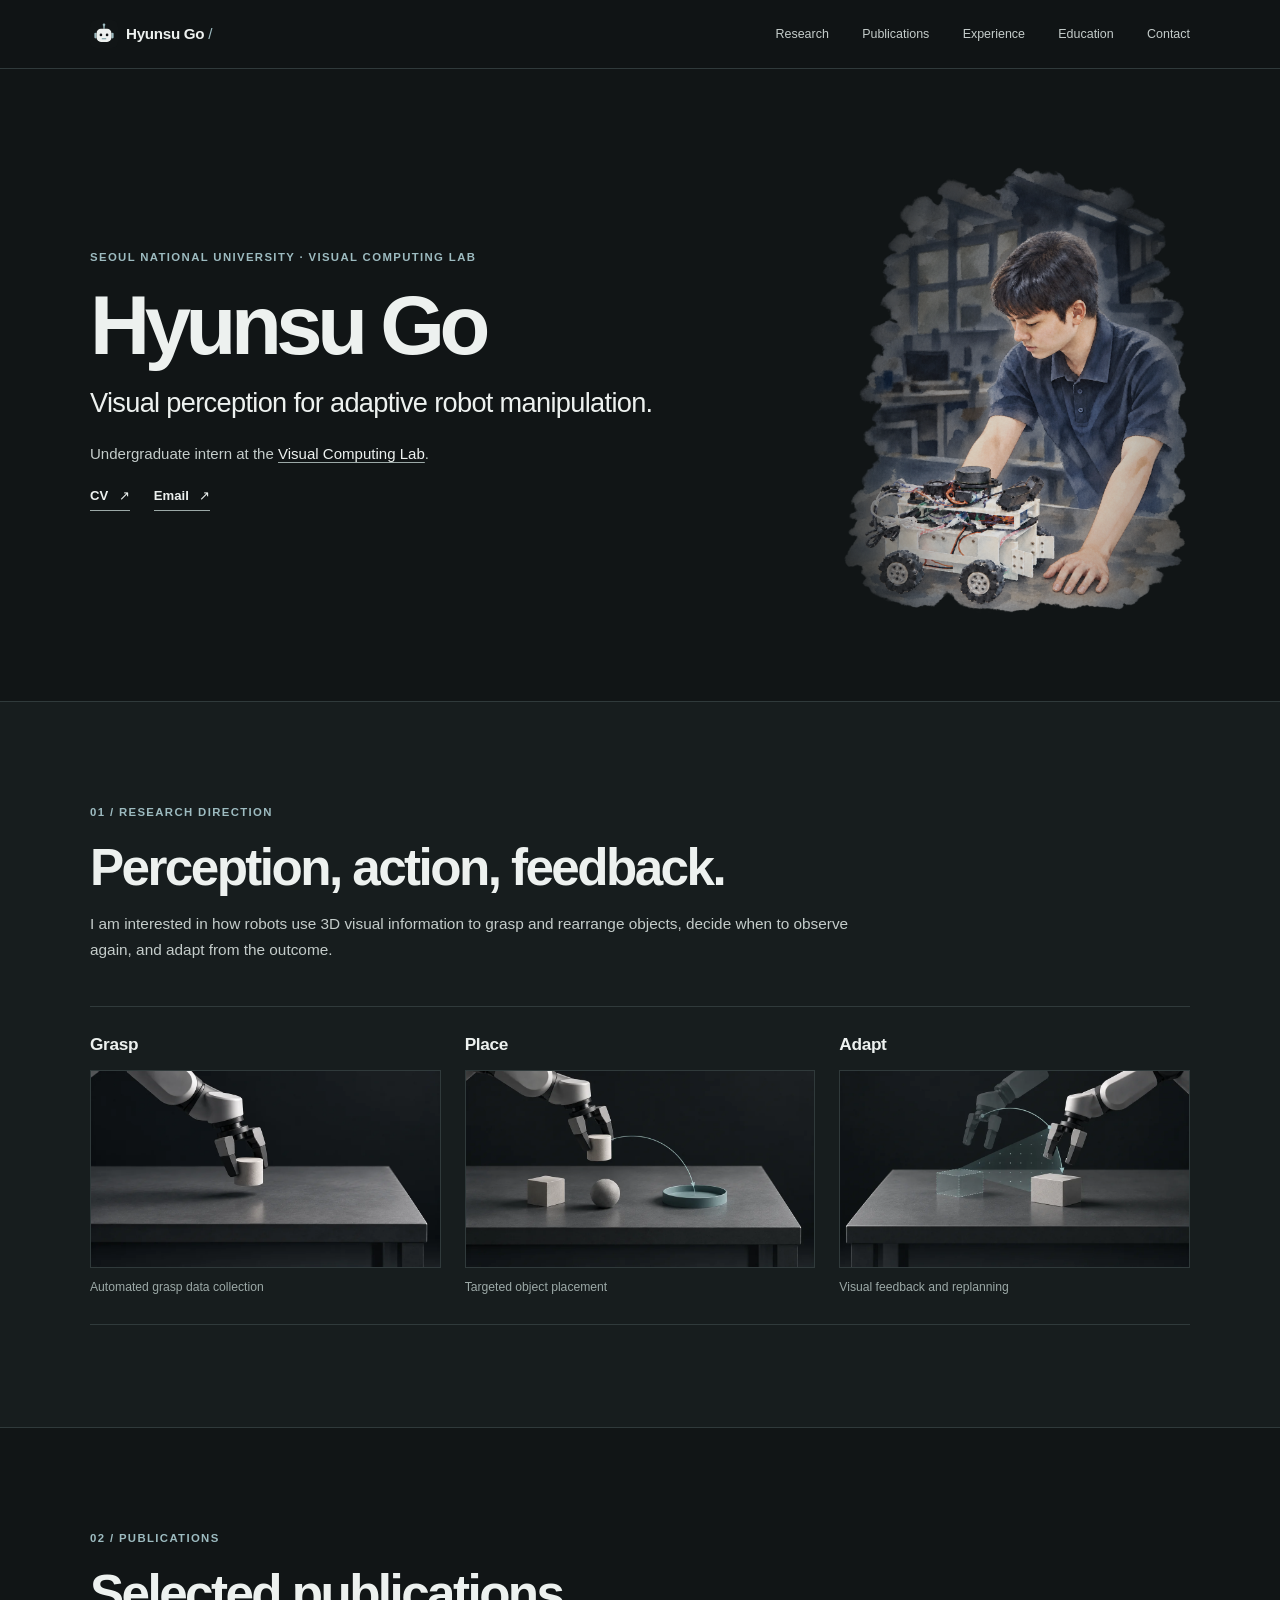
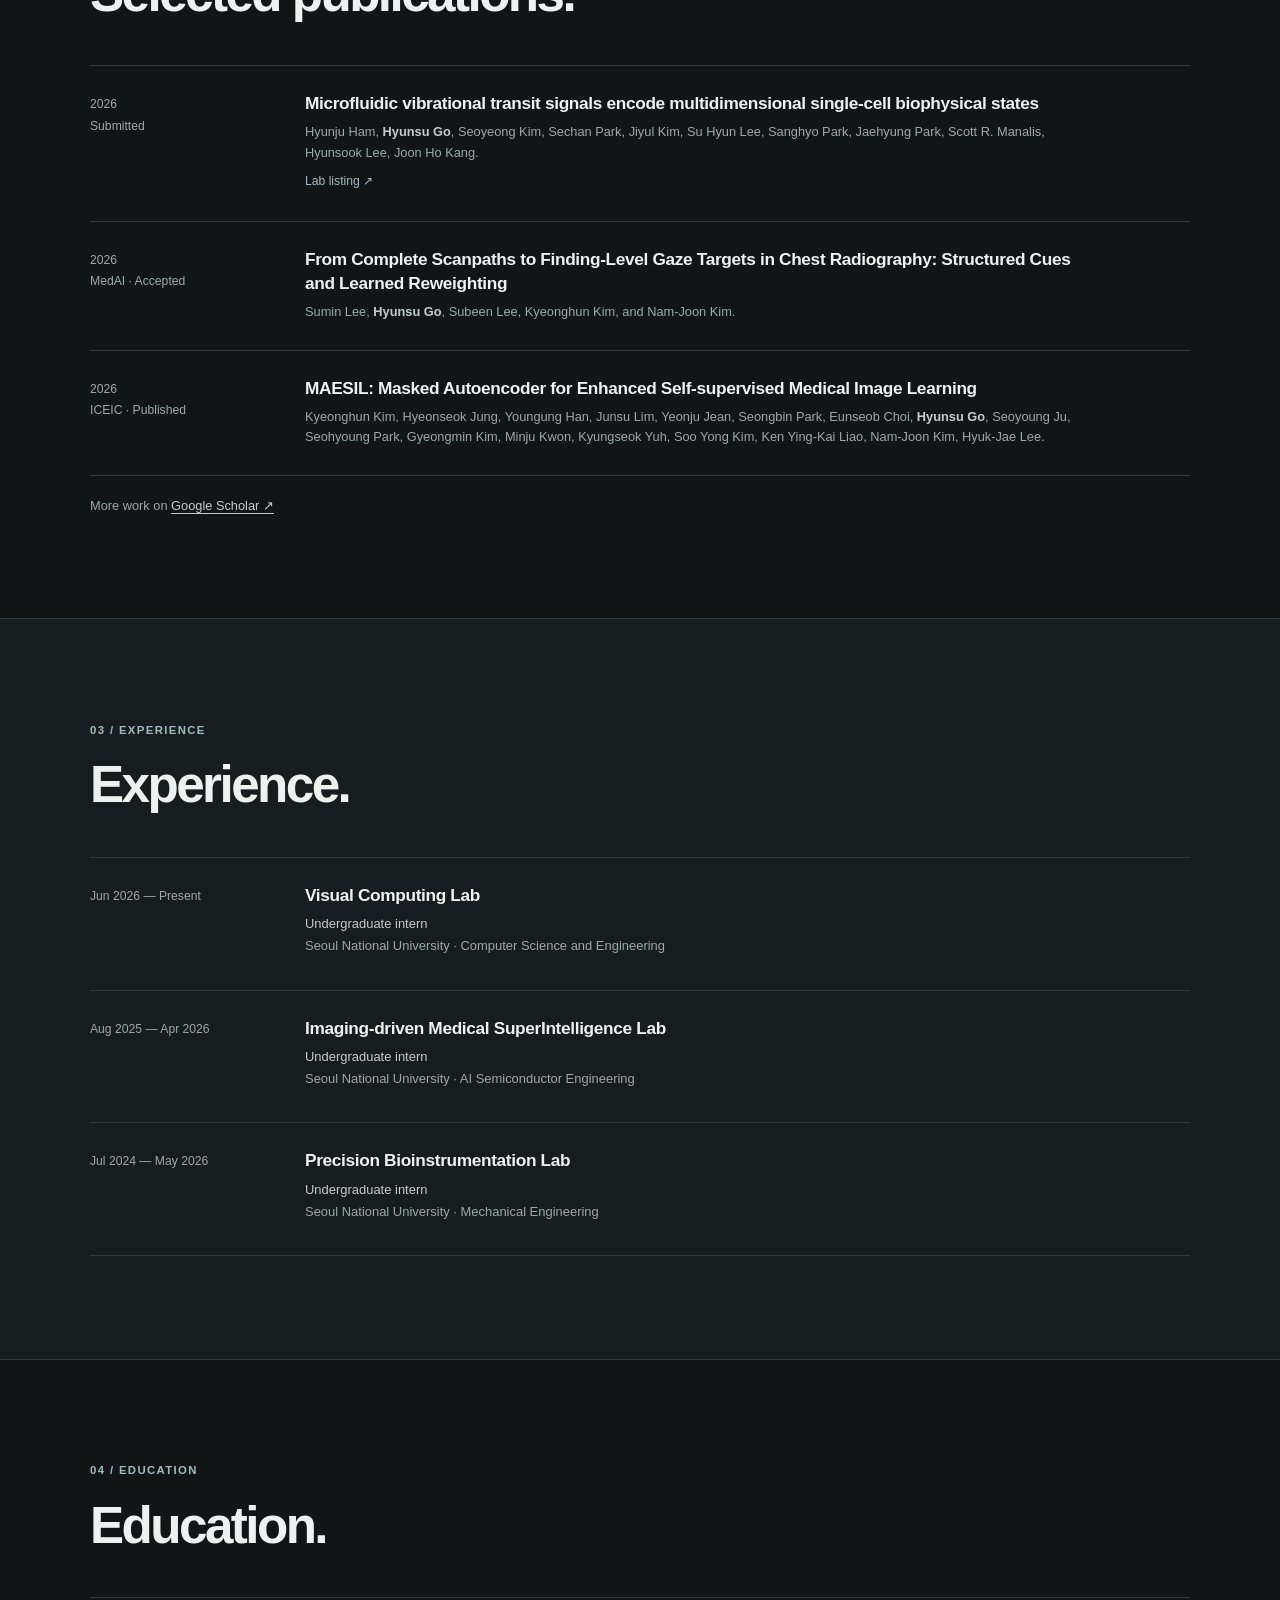
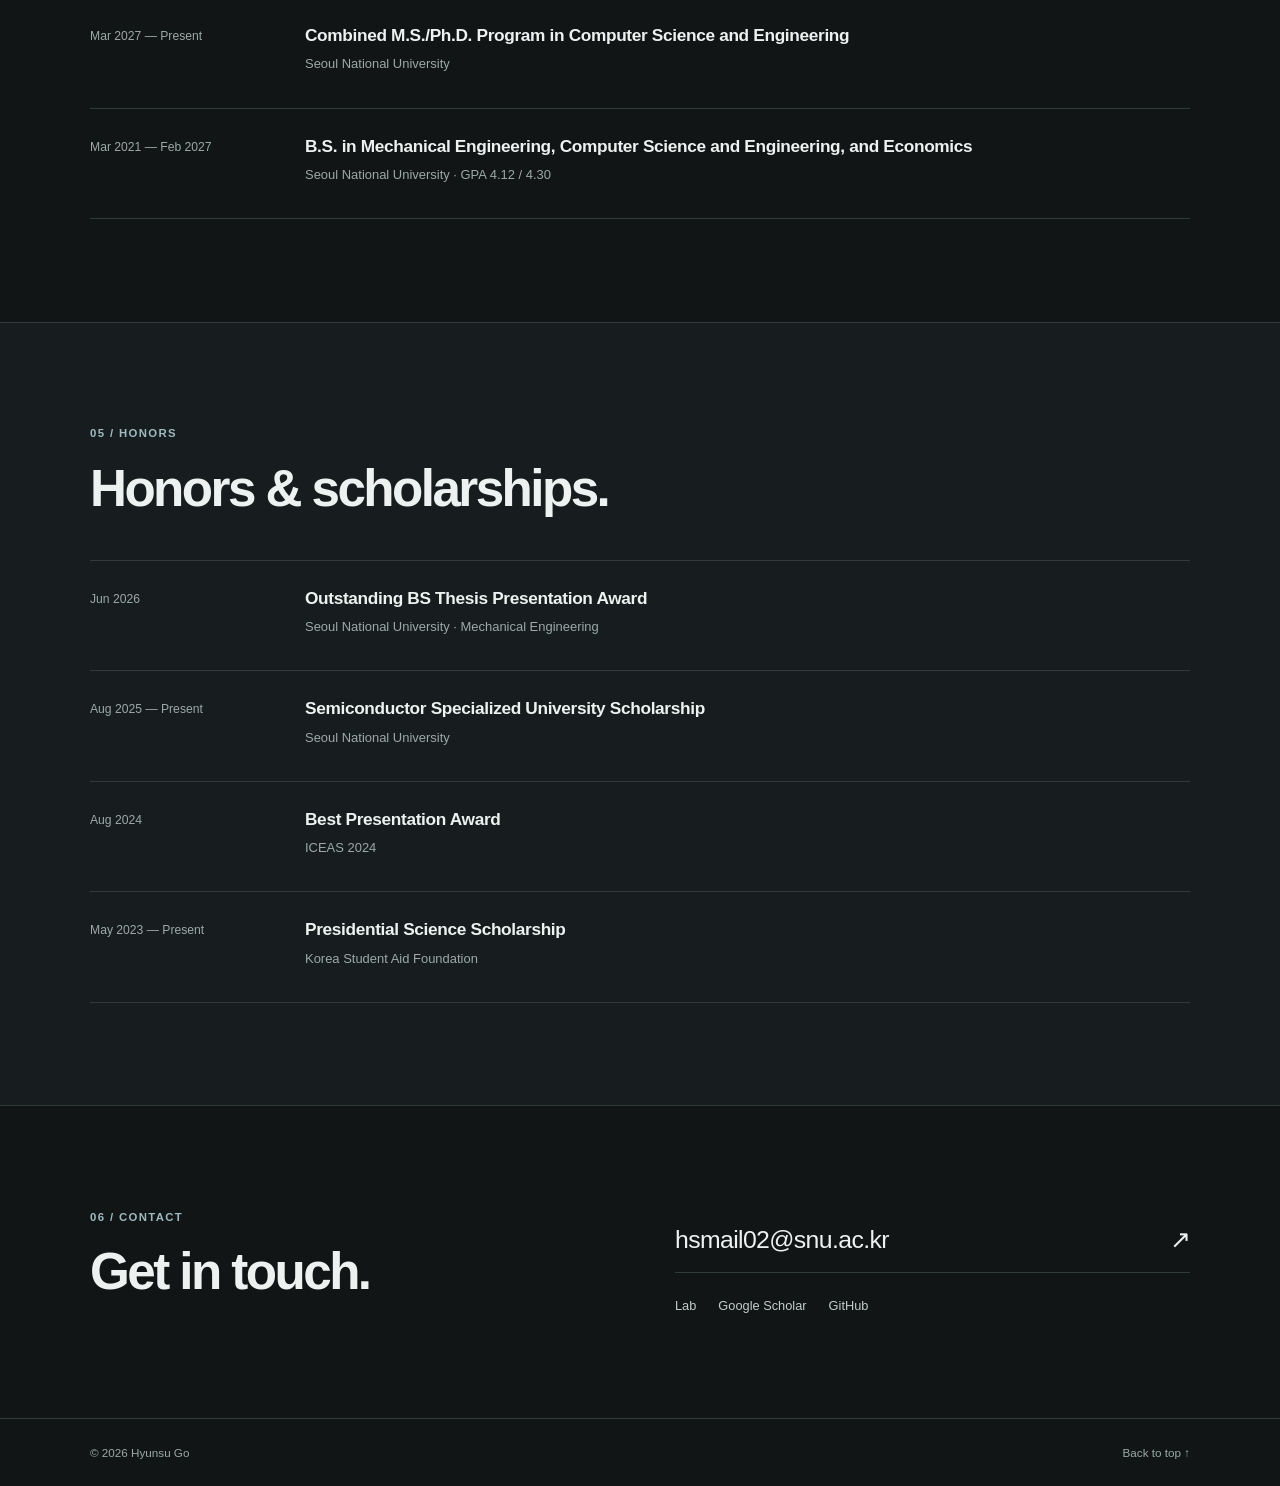
==== index.html @ 6010b27b "Update" ====
<!doctype html>
<html lang="en">
  <head>
    <meta charset="utf-8" />
    <meta name="viewport" content="width=device-width, initial-scale=1" />
    <meta name="theme-color" content="#111516" />
    <meta name="description" content="Hyunsu Go is an undergraduate intern at Seoul National University's Visual Computing Lab, interested in 3D visual understanding and adaptive robot manipulation." />
    <meta property="og:type" content="website" />
    <meta property="og:title" content="Hyunsu Go — Visual Computing & Robotics" />
    <meta property="og:description" content="Visual perception for adaptive robot manipulation." />
    <meta property="og:url" content="https://gohyunsu.github.io/" />
    <meta property="og:image" content="https://gohyunsu.github.io/assets/img/research-place.webp" />
    <title>Hyunsu Go — Visual Computing & Robotics</title>
    <link rel="icon" type="image/svg+xml" href="assets/img/favicon.svg?v=20261020-1" />
    <link rel="stylesheet" href="assets/css/site.css?v=20261020-15" />
    <script src="assets/js/site.js?v=20261020-2" defer></script>
  </head>
  <body>
    <a class="skip-link" href="#main">Skip to content</a>
    <header class="site-header">
      <div class="shell header-inner">
        <a class="wordmark" href="#top" aria-label="Hyunsu Go, back to top"><img class="wordmark-icon" src="assets/img/favicon.svg" alt="" width="28" height="28" /><span>Hyunsu Go<span class="wordmark-mark" aria-hidden="true"> /</span></span></a>
        <nav class="site-nav" aria-label="Main navigation">
          <a href="#research">Research</a>
          <a href="#publications">Publications</a>
          <a href="#experience">Experience</a>
          <a href="#education">Education</a>
          <a href="#contact">Contact</a>
        </nav>
      </div>
    </header>

    <main id="main">
      <section class="hero shell" id="top" aria-labelledby="hero-title">
        <div class="hero-copy">
          <p class="eyebrow">Seoul National University · Visual Computing Lab</p>
          <h1 id="hero-title">Hyunsu Go</h1>
          <p class="hero-lead">Visual perception for adaptive robot manipulation.</p>
          <p class="hero-description">Undergraduate intern at the <a href="https://jhugestar.github.io/lab-intro.html">Visual Computing Lab</a>.</p>
          <div class="hero-links">
            <a href="assets/cv/Hyunsu_Go_CV.pdf?v=20261020-4" aria-label="Curriculum vitae, PDF">CV <span aria-hidden="true">↗</span></a>
            <a href="mailto:hsmail02@snu.ac.kr">Email <span aria-hidden="true">↗</span></a>
          </div>
        </div>
        <figure class="hero-portrait">
          <img src="assets/img/hyunsu-go-profile.png?v=20261020-9" alt="Watercolor illustration of Hyunsu Go working with a mobile robot" width="1086" height="1448" fetchpriority="high" decoding="async" />
        </figure>
      </section>

      <section class="section research-section" id="research" aria-labelledby="research-title">
        <div class="shell">
          <div class="section-intro">
            <p class="section-label">01 / Research direction</p>
            <h2 id="research-title">Perception, action, feedback.</h2>
            <p>I am interested in how robots use 3D visual information to grasp and rearrange objects, decide when to observe again, and adapt from the outcome.</p>
          </div>
          <div class="research-steps">
            <article class="research-step">
              <h3>Grasp</h3>
              <figure>
                <a class="research-video-link" href="https://arxiv.org/abs/2606.23689" aria-label="Read the AutoDex paper">
                  <img src="assets/img/research-grasp.webp" alt="" width="1120" height="630" loading="lazy" decoding="async" />
                  <video muted loop playsinline preload="none" aria-hidden="true">
                    <source src="assets/img/autodex-grasp.mp4" type="video/mp4" />
                  </video>
                </a>
                <figcaption>Automated grasp data collection</figcaption>
              </figure>
            </article>
            <article class="research-step">
              <h3>Place</h3>
              <figure>
                <img src="assets/img/research-place.webp" alt="Illustration of a robot moving a cylindrical object to a marked target area" width="1120" height="630" loading="lazy" decoding="async" />
                <figcaption>Targeted object placement</figcaption>
              </figure>
            </article>
            <article class="research-step">
              <h3>Adapt</h3>
              <figure>
                <img src="assets/img/research-adapt.webp" alt="Illustration of a robot observing an object's new position and revising its grasp path" width="1120" height="630" loading="lazy" decoding="async" />
                <figcaption>Visual feedback and replanning</figcaption>
              </figure>
            </article>
          </div>
        </div>
      </section>

      <section class="section publications-section" id="publications" aria-labelledby="publications-title">
        <div class="shell">
          <div class="section-intro">
            <p class="section-label">02 / Publications</p>
            <h2 id="publications-title">Selected publications.</h2>
          </div>
          <div class="publication-list">
            <article class="publication">
              <p class="publication-meta">2026 <span>Submitted</span></p>
              <div>
                <h3>Microfluidic vibrational transit signals encode multidimensional single-cell biophysical states</h3>
                <p class="publication-authors">Hyunju Ham, <strong>Hyunsu Go</strong>, Seoyeong Kim, Sechan Park, Jiyul Kim, Su Hyun Lee, Sanghyo Park, Jaehyung Park, Scott R. Manalis, Hyunsook Lee, Joon Ho Kang.</p>
                <a class="publication-link" href="https://kanglab.snu.ac.kr/publications">Lab listing ↗</a>
              </div>
            </article>
            <article class="publication">
              <p class="publication-meta">2026 <span>MedAI · Accepted</span></p>
              <div>
                <h3>From Complete Scanpaths to Finding-Level Gaze Targets in Chest Radiography: Structured Cues and Learned Reweighting</h3>
                <p class="publication-authors">Sumin Lee, <strong>Hyunsu Go</strong>, Subeen Lee, Kyeonghun Kim, and Nam-Joon Kim.</p>
              </div>
            </article>
            <article class="publication">
              <p class="publication-meta">2026 <span>ICEIC · Published</span></p>
              <div>
                <h3><a href="https://doi.org/10.1109/ICEIC69189.2026.11386292">MAESIL: Masked Autoencoder for Enhanced Self-supervised Medical Image Learning</a></h3>
                <p class="publication-authors">Kyeonghun Kim, Hyeonseok Jung, Youngung Han, Junsu Lim, Yeonju Jean, Seongbin Park, Eunseob Choi, <strong>Hyunsu Go</strong>, Seoyoung Ju, Seohyoung Park, Gyeongmin Kim, Minju Kwon, Kyungseok Yuh, Soo Yong Kim, Ken Ying-Kai Liao, Nam-Joon Kim, Hyuk-Jae Lee.</p>
              </div>
            </article>
          </div>
          <p class="publication-more">More work on <a href="https://scholar.google.com/citations?user=Gjaw-5oAAAAJ">Google Scholar ↗</a></p>
        </div>
      </section>

      <section class="section experience-section" id="experience" aria-labelledby="experience-title">
        <div class="shell">
          <div class="section-intro">
            <p class="section-label">03 / Experience</p>
            <h2 id="experience-title">Experience.</h2>
          </div>
          <div class="experience-list">
            <article class="experience-item">
              <p class="experience-date">Jun 2026 — Present</p>
              <div>
                <h3><a href="https://jhugestar.github.io/lab-intro.html">Visual Computing Lab</a></h3>
                <p class="experience-role">Undergraduate intern</p>
                <p class="experience-affiliation">Seoul National University · Computer Science and Engineering</p>
              </div>
            </article>
            <article class="experience-item">
              <p class="experience-date">Aug 2025 — Apr 2026</p>
              <div>
                <h3><a href="https://imsilab.github.io/imsi/">Imaging-driven Medical SuperIntelligence Lab</a></h3>
                <p class="experience-role">Undergraduate intern</p>
                <p class="experience-affiliation">Seoul National University · AI Semiconductor Engineering</p>
              </div>
            </article>
            <article class="experience-item">
              <p class="experience-date">Jul 2024 — May 2026</p>
              <div>
                <h3><a href="https://kanglab.snu.ac.kr/">Precision Bioinstrumentation Lab</a></h3>
                <p class="experience-role">Undergraduate intern</p>
                <p class="experience-affiliation">Seoul National University · Mechanical Engineering</p>
              </div>
            </article>
          </div>
        </div>
      </section>

      <section class="section education-section" id="education" aria-labelledby="education-title">
        <div class="shell">
          <div class="section-intro">
            <p class="section-label">04 / Education</p>
            <h2 id="education-title">Education.</h2>
          </div>
          <div class="education-list">
            <article class="education-item">
              <p class="education-date">Mar 2027 — Present</p>
              <div><h3>Combined M.S./Ph.D. Program in Computer Science and Engineering</h3><p class="education-detail">Seoul National University</p></div>
            </article>
            <article class="education-item">
              <p class="education-date">Mar 2021 — Feb 2027</p>
              <div><h3>B.S. in Mechanical Engineering, Computer Science and Engineering, and Economics</h3><p class="education-detail">Seoul National University · GPA 4.12 / 4.30</p></div>
            </article>
          </div>
        </div>
      </section>

      <section class="section honors-section" id="honors" aria-labelledby="honors-title">
        <div class="shell">
          <div class="section-intro">
            <p class="section-label">05 / Honors</p>
            <h2 id="honors-title">Honors &amp; scholarships.</h2>
          </div>
          <div class="honors-list">
            <article class="honor-item">
              <p class="honor-date">Jun 2026</p>
              <div><h3>Outstanding BS Thesis Presentation Award</h3><p class="honor-source">Seoul National University · Mechanical Engineering</p></div>
            </article>
            <article class="honor-item">
              <p class="honor-date">Aug 2025 — Present</p>
              <div><h3>Semiconductor Specialized University Scholarship</h3><p class="honor-source">Seoul National University</p></div>
            </article>
            <article class="honor-item">
              <p class="honor-date">Aug 2024</p>
              <div><h3>Best Presentation Award</h3><p class="honor-source"><abbr title="International Conference on Energy, Aquatech and Sustainability">ICEAS</abbr> 2024</p></div>
            </article>
            <article class="honor-item">
              <p class="honor-date">May 2023 — Present</p>
              <div><h3>Presidential Science Scholarship</h3><p class="honor-source">Korea Student Aid Foundation</p></div>
            </article>
          </div>
        </div>
      </section>

      <section class="section contact-section" id="contact" aria-labelledby="contact-title">
        <div class="shell contact-grid">
          <div><p class="section-label">06 / Contact</p><h2 id="contact-title">Get in touch.</h2></div>
          <div class="contact-details"><a class="contact-email" href="mailto:hsmail02@snu.ac.kr">hsmail02@snu.ac.kr <span aria-hidden="true">↗</span></a><div class="contact-links"><a href="https://jhugestar.github.io/lab-intro.html">Lab</a><a href="https://scholar.google.com/citations?user=Gjaw-5oAAAAJ">Google Scholar</a><a href="https://github.com/gohyunsu">GitHub</a></div></div>
        </div>
      </section>
    </main>
    <footer class="site-footer"><div class="shell footer-inner"><span>© 2026 Hyunsu Go</span><a href="#top">Back to top ↑</a></div></footer>
  </body>
</html>
---- assets/css/site.css ----
:root {
  --page: #111516;
  --surface: #171d1e;
  --ink: #edf1ef;
  --ink-soft: #c4ccca;
  --muted: #9ca9a7;
  --line: #303a3b;
  --accent: #9dbbc0;
  --content: 1100px;
  color-scheme: dark;
  font-synthesis: none;
}

*, *::before, *::after { box-sizing: border-box; }
html { scroll-behavior: smooth; }
body {
  margin: 0;
  background: var(--page);
  color: var(--ink);
  font: 400 16px/1.65 -apple-system, BlinkMacSystemFont, "Segoe UI", Arial, sans-serif;
  -webkit-font-smoothing: antialiased;
}
img { display: block; max-width: 100%; }
a { color: inherit; }
h1, h2, h3, p, figure { margin-top: 0; }
::selection { background: var(--accent); color: var(--page); }
:focus-visible { outline: 2px solid var(--accent); outline-offset: 4px; }
section[id] { scroll-margin-top: 88px; }
.shell { width: min(calc(100% - 64px), var(--content)); margin-inline: auto; }
.skip-link { position: fixed; z-index: 50; top: -60px; left: 20px; padding: 9px 14px; background: var(--ink); color: var(--page); }
.skip-link:focus { top: 12px; }

.site-header {
  position: sticky;
  z-index: 20;
  top: 0;
  border-bottom: 1px solid var(--line);
  background: rgba(17, 21, 22, .96);
  backdrop-filter: blur(12px);
}
.header-inner { display: flex; align-items: center; justify-content: space-between; gap: 30px; min-height: 68px; }
.wordmark { display: inline-flex; align-items: center; gap: 8px; flex: none; font-size: .95rem; font-weight: 650; letter-spacing: -.02em; text-decoration: none; }
.wordmark-icon { width: 28px; height: 28px; flex: none; }
.wordmark-mark { color: var(--accent); font-weight: 400; }
.site-nav { display: flex; align-items: center; gap: clamp(18px, 2.6vw, 34px); }
.site-nav a { color: var(--ink-soft); font-size: .78rem; text-decoration: none; transition: color .2s ease; }
.site-nav a:hover, .site-nav a:focus-visible { color: var(--ink); }

.hero { display: grid; grid-template-columns: minmax(0, 1.3fr) minmax(250px, .7fr); align-items: center; gap: clamp(48px, 8vw, 110px); min-height: 590px; padding-block: 78px 88px; }
.hero-copy { max-width: 660px; }
.hero-portrait { width: 100%; margin: 0; }
.hero-portrait img {
  width: 100%;
  height: auto;
  aspect-ratio: 3 / 4;
  object-fit: contain;
  opacity: .88;
  filter: saturate(.78);
  -webkit-mask-image: radial-gradient(ellipse 64% 76% at 53% 58%, #000 35%, rgba(0, 0, 0, .82) 58%, transparent 100%);
  mask-image: radial-gradient(ellipse 64% 76% at 53% 58%, #000 35%, rgba(0, 0, 0, .82) 58%, transparent 100%);
}
.eyebrow, .section-label { color: var(--accent); font-size: .71rem; font-weight: 650; letter-spacing: .12em; line-height: 1.55; text-transform: uppercase; }
.eyebrow { margin-bottom: 18px; }
.hero h1 { margin: 0 0 15px; font-size: clamp(3.75rem, 6.5vw, 5.55rem); font-weight: 650; letter-spacing: -.065em; line-height: 1.02; }
.hero-lead { max-width: 580px; margin-bottom: 20px; font-size: clamp(1.32rem, 2.2vw, 1.7rem); font-weight: 400; letter-spacing: -.025em; line-height: 1.38; }
.hero-description { max-width: 620px; margin-bottom: 18px; color: var(--ink-soft); font-size: .94rem; line-height: 1.72; }
.hero-description a { color: var(--ink); text-decoration-color: var(--muted); text-underline-offset: 3px; }
.hero-description a:hover { text-decoration-color: var(--accent); }
.hero-links { display: flex; flex-wrap: wrap; gap: 24px; }
.hero-links a { border-bottom: 1px solid var(--muted); padding-bottom: 3px; font-size: .82rem; font-weight: 600; text-decoration: none; }
.hero-links a:hover { border-color: var(--accent); color: var(--accent); }
.hero-links span { padding-left: 7px; font-weight: 400; }

.section { padding-block: clamp(76px, 8vw, 108px); border-top: 1px solid var(--line); }
.section-intro { max-width: 780px; margin-bottom: 43px; }
.section-label { margin-bottom: 17px; }
.section-intro h2, .contact-grid h2 { margin-bottom: 15px; font-size: clamp(2.25rem, 4vw, 3.35rem); font-weight: 620; letter-spacing: -.05em; line-height: 1.12; }
.section-intro > p:last-child { max-width: 680px; margin-bottom: 0; color: var(--ink-soft); font-size: .96rem; line-height: 1.7; }
.research-section, .experience-section, .honors-section { background: var(--surface); }
.research-section .section-intro > p:last-child { max-width: 760px; }
.research-steps { display: grid; grid-template-columns: repeat(3, minmax(0, 1fr)); gap: 24px; border-block: 1px solid var(--line); padding-block: 25px 27px; }
.research-step h3 { margin: 0 0 14px; font-size: 1.08rem; font-weight: 620; letter-spacing: -.02em; line-height: 1.4; }
.research-step figure { margin: 0; }
.research-step figure > img, .research-video-link { width: 100%; aspect-ratio: 16 / 9; border: 1px solid var(--line); }
.research-step figure > img { height: auto; object-fit: cover; }
.research-video-link { position: relative; display: block; overflow: hidden; transition: border-color .2s ease; }
.research-video-link:hover, .research-video-link:focus-visible { border-color: var(--accent); }
.research-video-link img, .research-video-link video { position: absolute; inset: 0; display: block; width: 100%; height: 100%; object-fit: cover; pointer-events: none; }
.research-video-link video { opacity: 0; }
.research-video-link.is-playing video { opacity: 1; }
.research-step figcaption { margin-top: 9px; color: var(--muted); font-size: .76rem; }

.experience-list, .education-list, .publication-list, .honors-list { border-top: 1px solid var(--line); }
.experience-item, .education-item, .publication, .honor-item { display: grid; grid-template-columns: 180px minmax(0, 1fr); gap: 35px; border-bottom: 1px solid var(--line); padding: 25px 0 27px; }
.experience-date, .education-date, .publication-meta, .honor-date { margin: 4px 0 0; color: var(--muted); font-size: .76rem; line-height: 1.5; }
.experience-item h3, .education-item h3, .publication h3, .honor-item h3 { margin: 0 0 6px; font-size: 1.08rem; font-weight: 620; letter-spacing: -.02em; line-height: 1.4; }
.experience-item h3 a, .publication h3 a { text-decoration: none; }
.experience-item h3 a:hover, .publication h3 a:hover { color: var(--accent); }
.experience-role, .experience-affiliation, .education-detail, .honor-source { margin-bottom: 6px; color: var(--muted); font-size: .81rem; }
.experience-role { margin-bottom: 1px; color: var(--ink-soft); }
.honor-source abbr { text-decoration: none; }

.publication-meta span { display: block; margin-top: 3px; }
.publication h3 { max-width: 790px; }
.publication-authors { max-width: 790px; margin: 7px 0 0; color: var(--muted); font-size: .8rem; line-height: 1.6; }
.publication-authors strong { color: var(--ink-soft); font-weight: 650; }
.publication-link { display: inline-block; margin-top: 8px; color: var(--accent); font-size: .76rem; text-decoration: none; }
.publication-link:hover { text-decoration: underline; text-underline-offset: 3px; }
.publication-more { margin: 19px 0 0; color: var(--muted); font-size: .8rem; }
.publication-more a { color: var(--ink-soft); text-underline-offset: 3px; }

.contact-grid { display: grid; grid-template-columns: 1fr 1fr; align-items: end; gap: 70px; }
.contact-grid .section-label { margin-bottom: 17px; }
.contact-grid h2 { margin-bottom: 15px; }
.contact-email { display: flex; justify-content: space-between; gap: 15px; border-bottom: 1px solid var(--line); padding-bottom: 11px; font-size: clamp(1.15rem, 2vw, 1.55rem); font-weight: 500; letter-spacing: -.025em; text-decoration: none; overflow-wrap: anywhere; }
.contact-email:hover { border-color: var(--accent); color: var(--accent); }
.contact-email span { flex: none; font-weight: 400; }
.contact-links { display: flex; flex-wrap: wrap; gap: 12px 22px; margin-top: 22px; }
.contact-links a { color: var(--ink-soft); font-size: .8rem; text-decoration: none; }
.contact-links a:hover { color: var(--ink); text-decoration: underline; text-underline-offset: 3px; }
.site-footer { border-top: 1px solid var(--line); color: var(--muted); }
.footer-inner { display: flex; justify-content: space-between; gap: 20px; padding-block: 24px; font-size: .73rem; }
.footer-inner a { text-decoration: none; }
.footer-inner a:hover { color: var(--ink); }

@media (max-width: 850px) {
  .hero { grid-template-columns: minmax(0, 1fr) minmax(210px, .55fr); gap: 36px; min-height: 0; }
  .hero h1 { font-size: clamp(3.5rem, 7vw, 4.6rem); }
  .contact-grid { gap: 38px; }
}
@media (max-width: 700px) {
  .shell { width: min(calc(100% - 38px), var(--content)); }
  .header-inner { display: block; min-height: 0; padding-block: 14px 13px; }
  .wordmark { display: flex; width: fit-content; margin-bottom: 11px; }
  .site-nav { justify-content: space-between; gap: 12px; }
  .site-nav a { font-size: .73rem; }
  .hero { display: block; padding-block: 60px 74px; }
  .hero-portrait { max-width: 360px; margin-top: 42px; }
  .hero h1 { font-size: clamp(3.2rem, 10vw, 4.5rem); }
  .hero-lead { font-size: 1.42rem; }
  .section { padding-block: 68px; }
  .section-intro { margin-bottom: 32px; }
  .research-steps { display: block; border-bottom: 0; padding-block: 0; }
  .research-step { border-bottom: 1px solid var(--line); padding-block: 21px 23px; }
  .research-step h3 { margin-bottom: 12px; }
  .experience-item, .education-item, .publication, .honor-item { grid-template-columns: 1fr; gap: 8px; padding-block: 21px 23px; }
  .experience-date, .education-date, .publication-meta, .honor-date { margin: 0; }
  .publication-meta span { display: inline; margin: 0 0 0 6px; }
  .contact-grid { grid-template-columns: 1fr; gap: 30px; }
}
@media (max-width: 390px) {
  .site-nav { gap: 4px; }
  .site-nav a { font-size: .71rem; }
  .hero h1 { font-size: 3.1rem; }
  .contact-email { font-size: 1.12rem; }
}
@media (prefers-reduced-motion: reduce) {
  html { scroll-behavior: auto; }
  .site-nav a, .research-video-link { transition: none; }
}
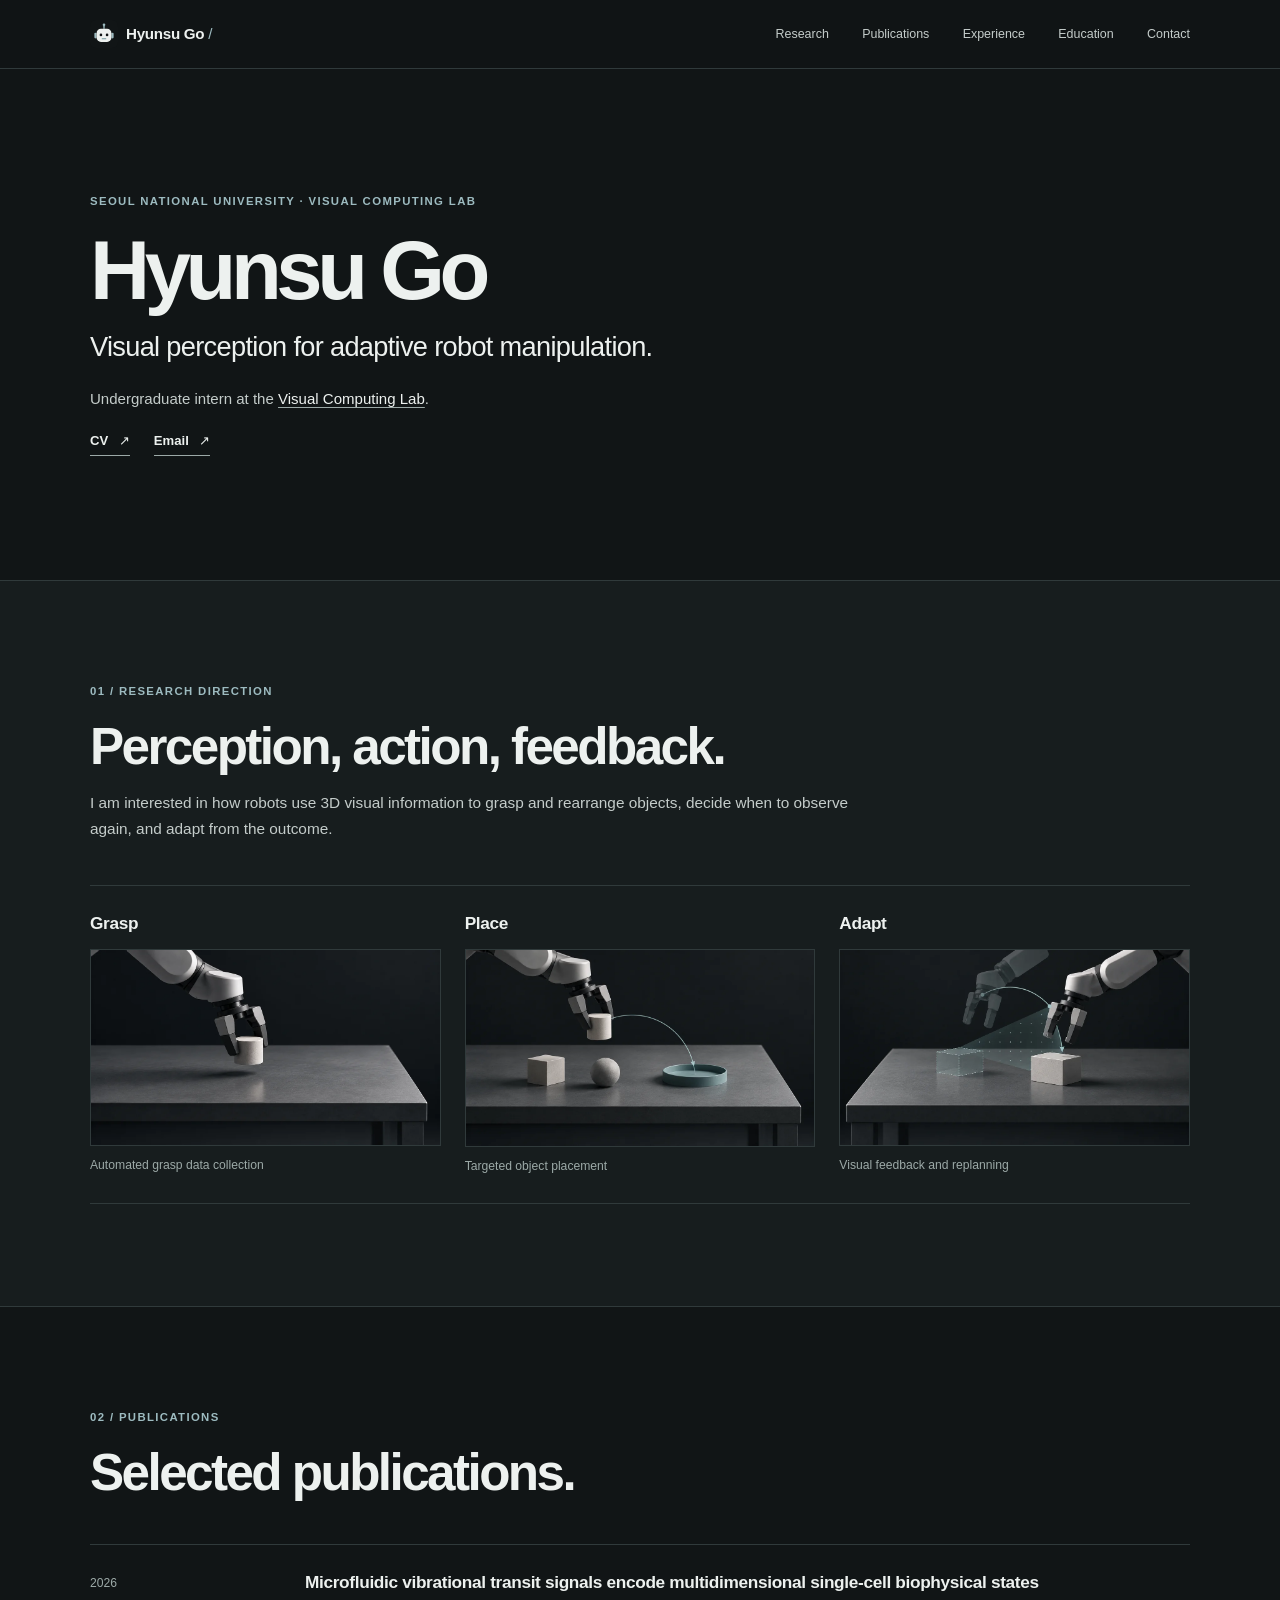
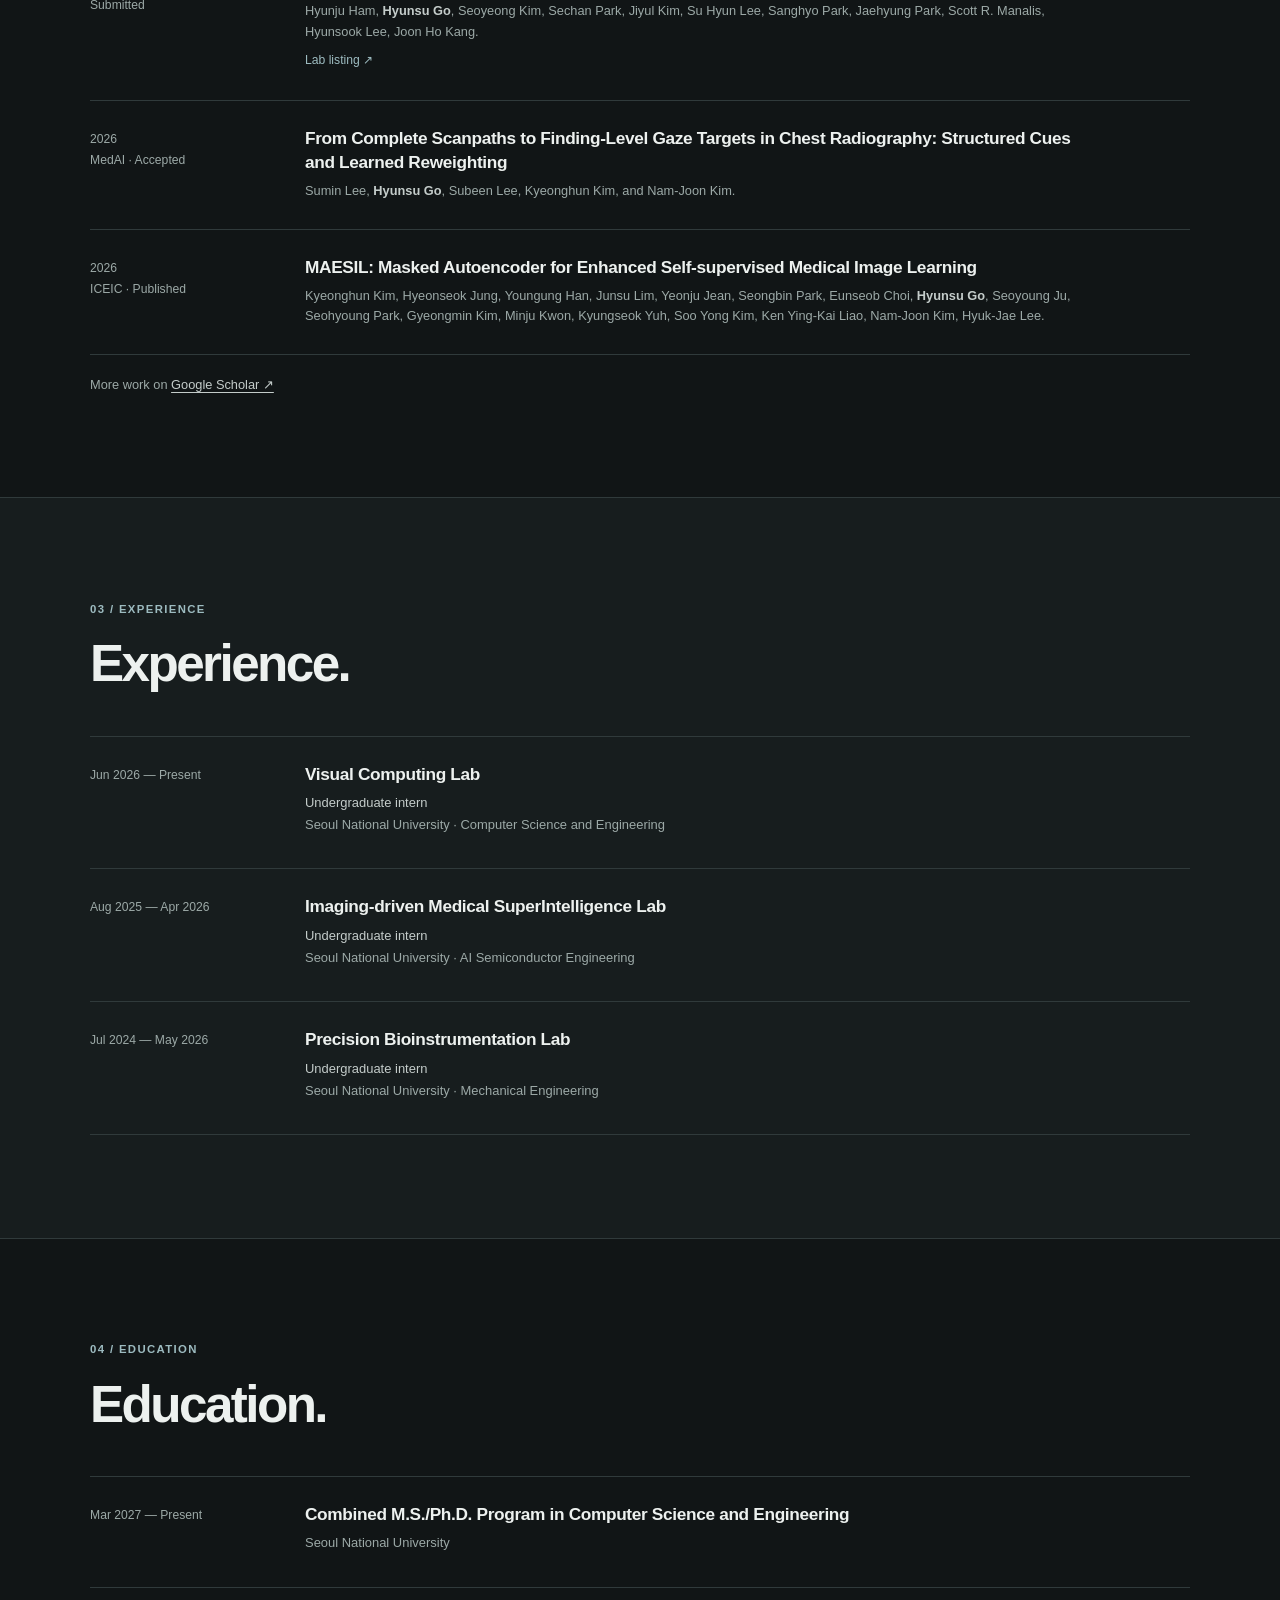
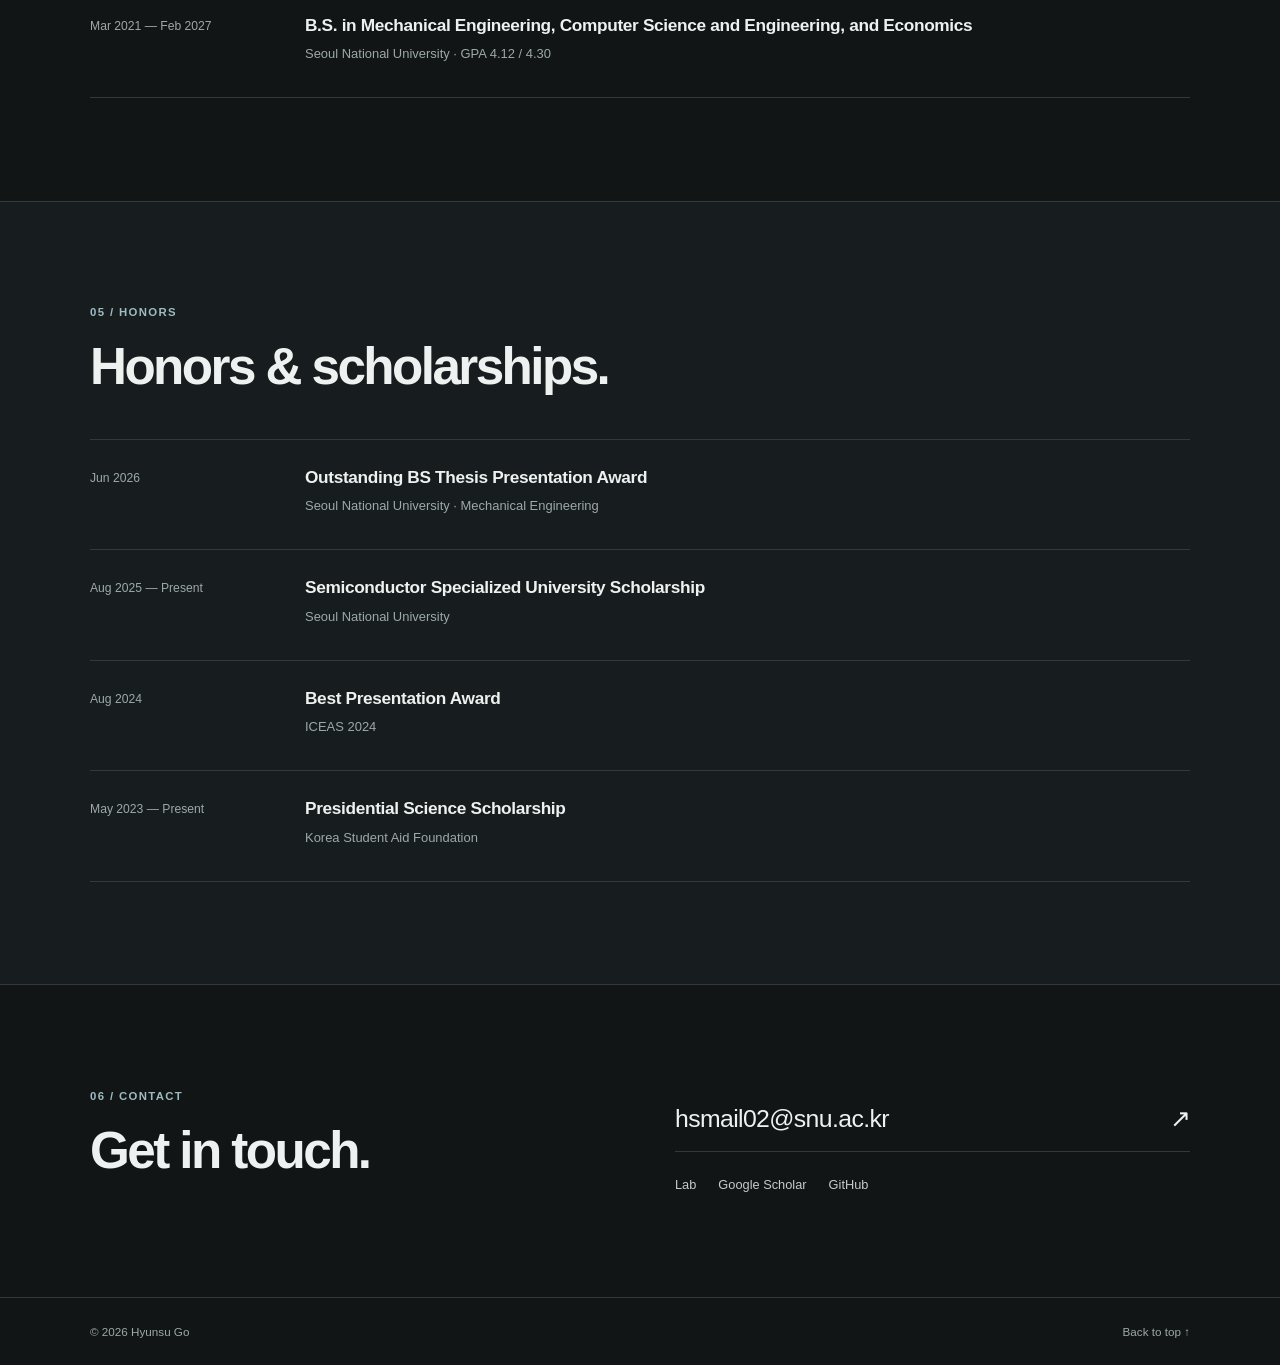
==== commit e9541a04: "Update" ====
--- a/index.html
+++ b/index.html
@@ -12,7 +12,7 @@
     <meta property="og:image" content="https://gohyunsu.github.io/assets/img/research-place.webp" />
     <title>Hyunsu Go — Visual Computing & Robotics</title>
     <link rel="icon" type="image/svg+xml" href="assets/img/favicon.svg?v=20261020-1" />
-    <link rel="stylesheet" href="assets/css/site.css?v=20261020-15" />
+    <link rel="stylesheet" href="assets/css/site.css?v=20261020-16" />
     <script src="assets/js/site.js?v=20261020-2" defer></script>
   </head>
   <body>
@@ -42,9 +42,6 @@
             <a href="mailto:hsmail02@snu.ac.kr">Email <span aria-hidden="true">↗</span></a>
           </div>
         </div>
-        <figure class="hero-portrait">
-          <img src="assets/img/hyunsu-go-profile.png?v=20261020-9" alt="Watercolor illustration of Hyunsu Go working with a mobile robot" width="1086" height="1448" fetchpriority="high" decoding="async" />
-        </figure>
       </section>
 
       <section class="section research-section" id="research" aria-labelledby="research-title">
--- a/assets/css/site.css
+++ b/assets/css/site.css
@@ -46,19 +46,8 @@
 .site-nav a { color: var(--ink-soft); font-size: .78rem; text-decoration: none; transition: color .2s ease; }
 .site-nav a:hover, .site-nav a:focus-visible { color: var(--ink); }
 
-.hero { display: grid; grid-template-columns: minmax(0, 1.3fr) minmax(250px, .7fr); align-items: center; gap: clamp(48px, 8vw, 110px); min-height: 590px; padding-block: 78px 88px; }
+.hero { padding-block: clamp(88px, 10vw, 124px); }
 .hero-copy { max-width: 660px; }
-.hero-portrait { width: 100%; margin: 0; }
-.hero-portrait img {
-  width: 100%;
-  height: auto;
-  aspect-ratio: 3 / 4;
-  object-fit: contain;
-  opacity: .88;
-  filter: saturate(.78);
-  -webkit-mask-image: radial-gradient(ellipse 64% 76% at 53% 58%, #000 35%, rgba(0, 0, 0, .82) 58%, transparent 100%);
-  mask-image: radial-gradient(ellipse 64% 76% at 53% 58%, #000 35%, rgba(0, 0, 0, .82) 58%, transparent 100%);
-}
 .eyebrow, .section-label { color: var(--accent); font-size: .71rem; font-weight: 650; letter-spacing: .12em; line-height: 1.55; text-transform: uppercase; }
 .eyebrow { margin-bottom: 18px; }
 .hero h1 { margin: 0 0 15px; font-size: clamp(3.75rem, 6.5vw, 5.55rem); font-weight: 650; letter-spacing: -.065em; line-height: 1.02; }
@@ -124,7 +113,6 @@
 .footer-inner a:hover { color: var(--ink); }
 
 @media (max-width: 850px) {
-  .hero { grid-template-columns: minmax(0, 1fr) minmax(210px, .55fr); gap: 36px; min-height: 0; }
   .hero h1 { font-size: clamp(3.5rem, 7vw, 4.6rem); }
   .contact-grid { gap: 38px; }
 }
@@ -134,8 +122,7 @@
   .wordmark { display: flex; width: fit-content; margin-bottom: 11px; }
   .site-nav { justify-content: space-between; gap: 12px; }
   .site-nav a { font-size: .73rem; }
-  .hero { display: block; padding-block: 60px 74px; }
-  .hero-portrait { max-width: 360px; margin-top: 42px; }
+  .hero { padding-block: 60px 74px; }
   .hero h1 { font-size: clamp(3.2rem, 10vw, 4.5rem); }
   .hero-lead { font-size: 1.42rem; }
   .section { padding-block: 68px; }
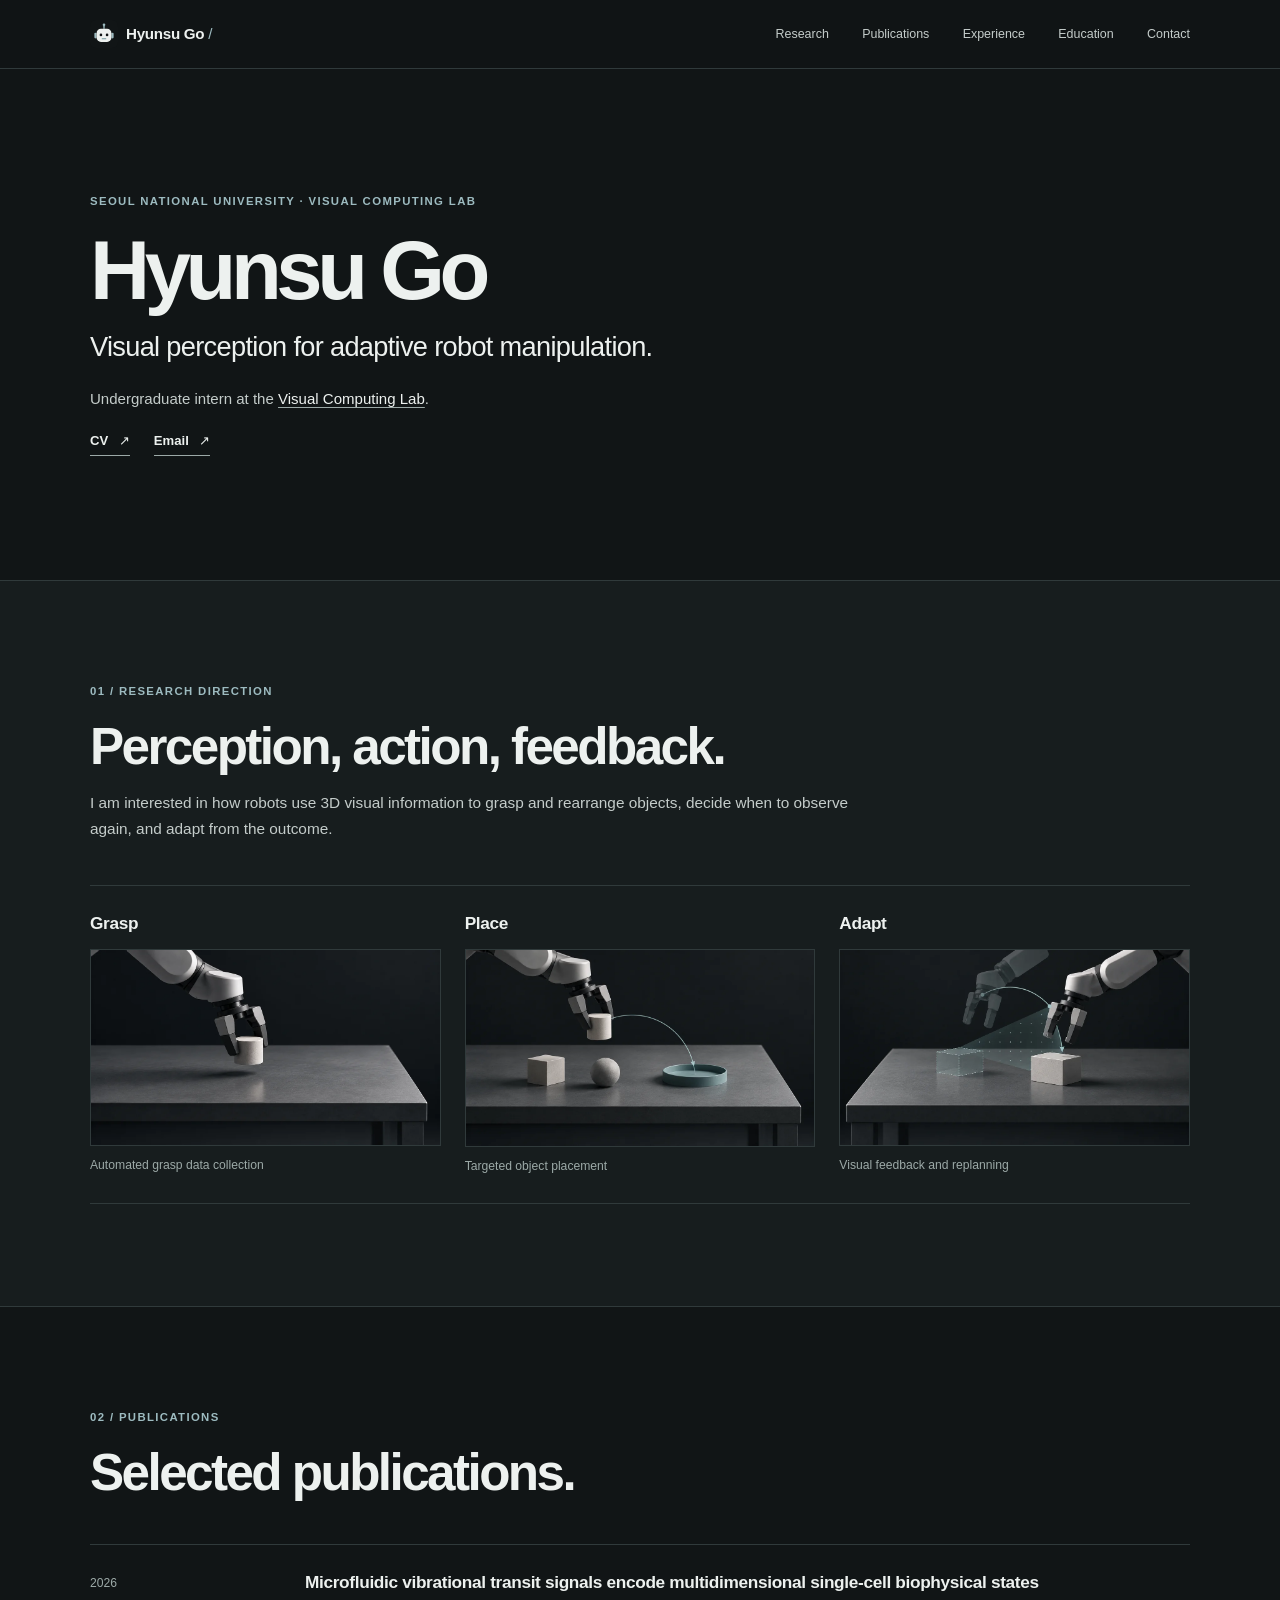
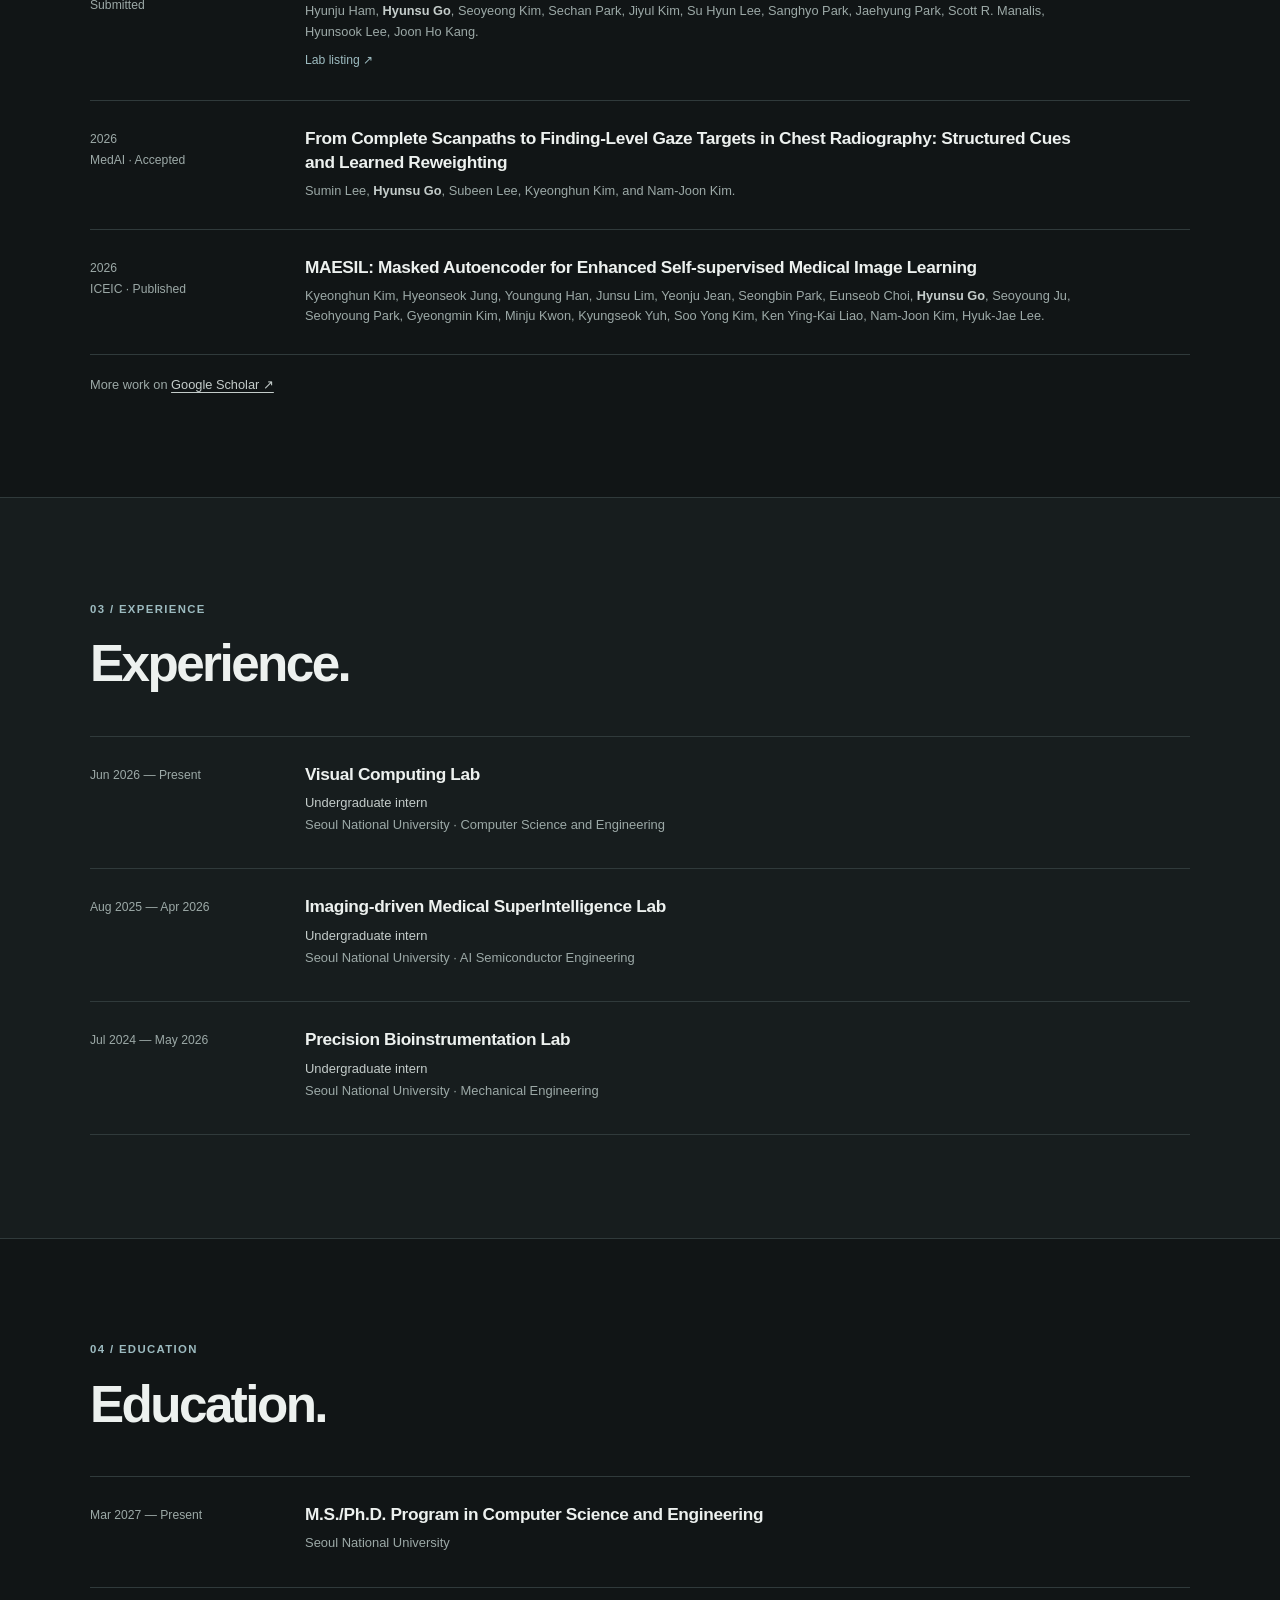
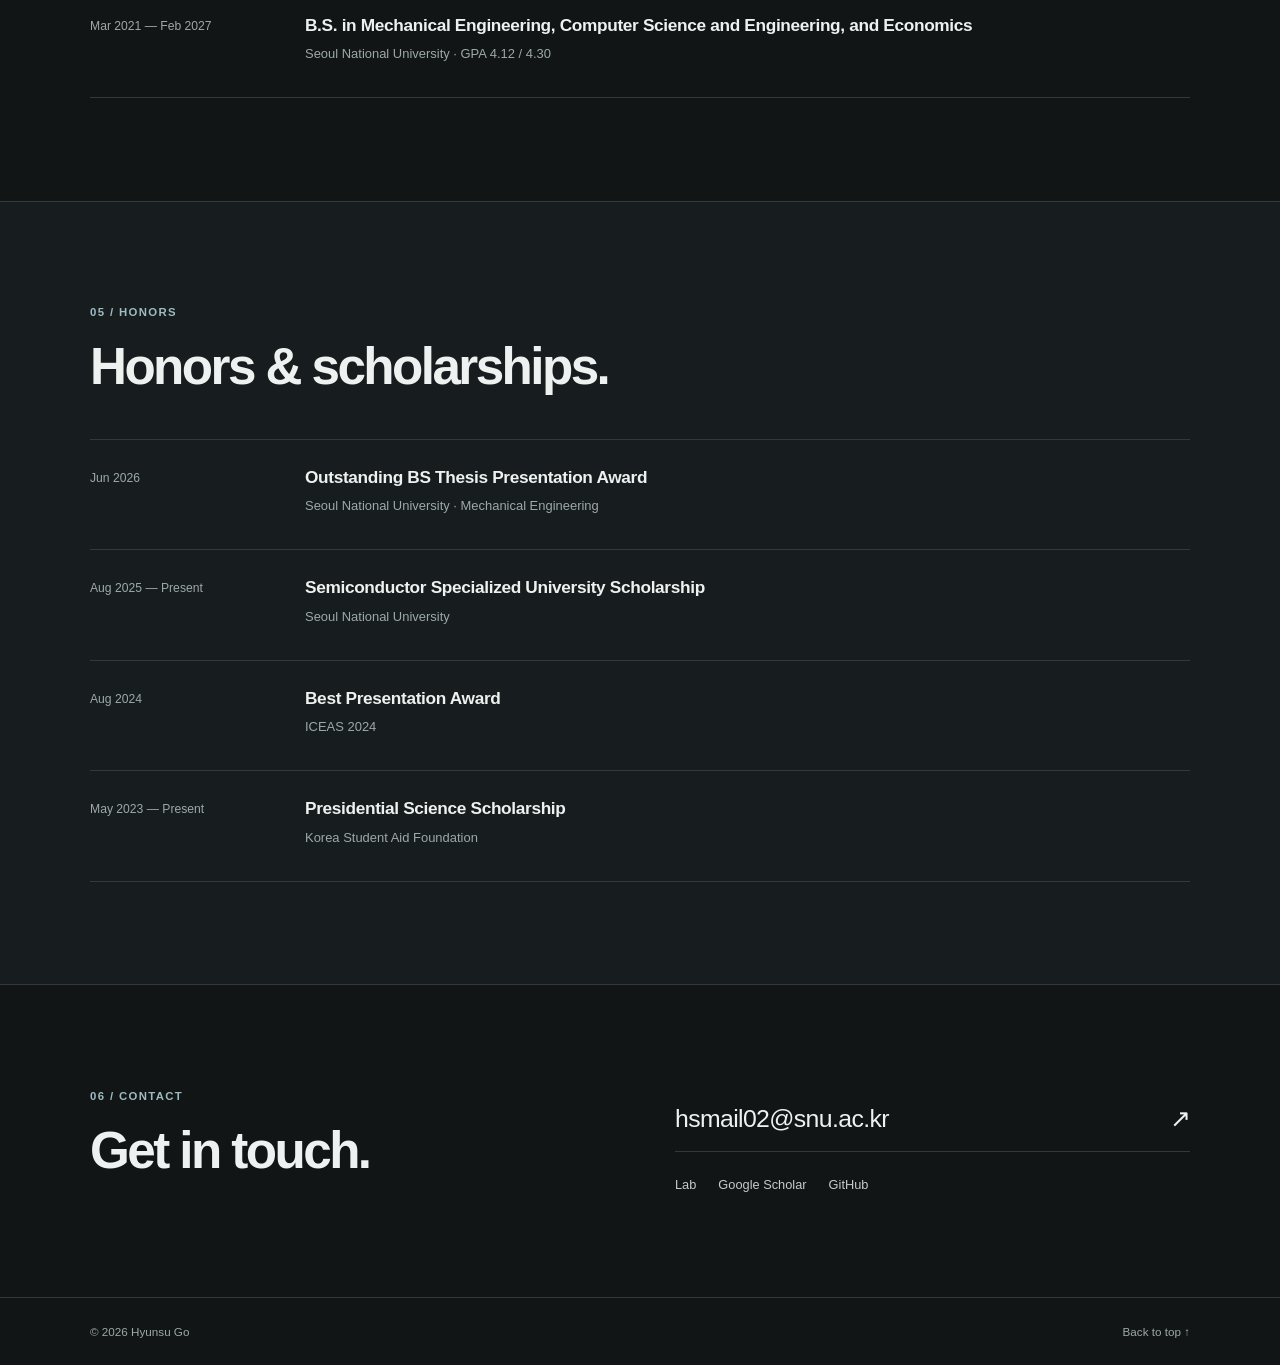
==== commit 401183eb: "Update" ====
--- a/index.html
+++ b/index.html
@@ -38,7 +38,7 @@
           <p class="hero-lead">Visual perception for adaptive robot manipulation.</p>
           <p class="hero-description">Undergraduate intern at the <a href="https://jhugestar.github.io/lab-intro.html">Visual Computing Lab</a>.</p>
           <div class="hero-links">
-            <a href="assets/cv/Hyunsu_Go_CV.pdf?v=20261020-4" aria-label="Curriculum vitae, PDF">CV <span aria-hidden="true">↗</span></a>
+            <a href="assets/cv/Hyunsu_Go_CV.pdf?v=20261020-5" aria-label="Curriculum vitae, PDF">CV <span aria-hidden="true">↗</span></a>
             <a href="mailto:hsmail02@snu.ac.kr">Email <span aria-hidden="true">↗</span></a>
           </div>
         </div>
@@ -160,7 +160,7 @@
           <div class="education-list">
             <article class="education-item">
               <p class="education-date">Mar 2027 — Present</p>
-              <div><h3>Combined M.S./Ph.D. Program in Computer Science and Engineering</h3><p class="education-detail">Seoul National University</p></div>
+              <div><h3>M.S./Ph.D. Program in Computer Science and Engineering</h3><p class="education-detail">Seoul National University</p></div>
             </article>
             <article class="education-item">
               <p class="education-date">Mar 2021 — Feb 2027</p>
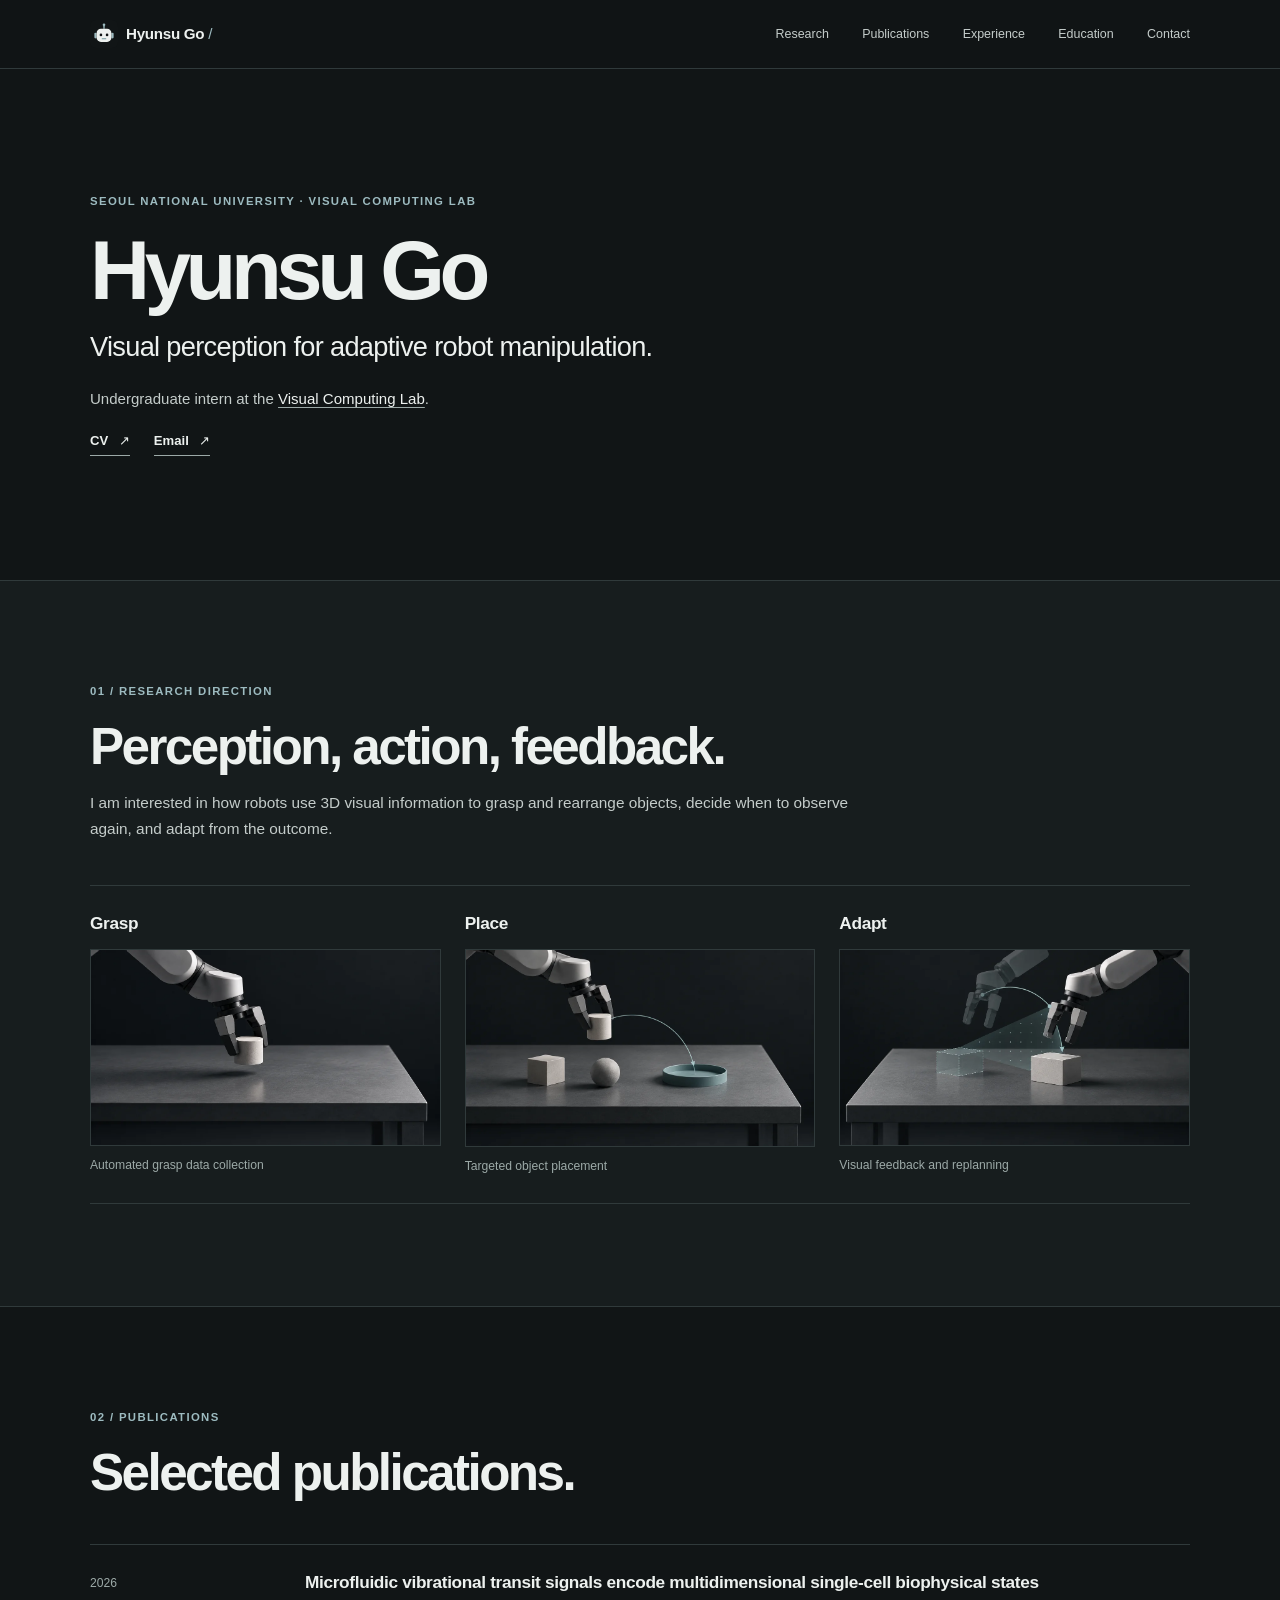
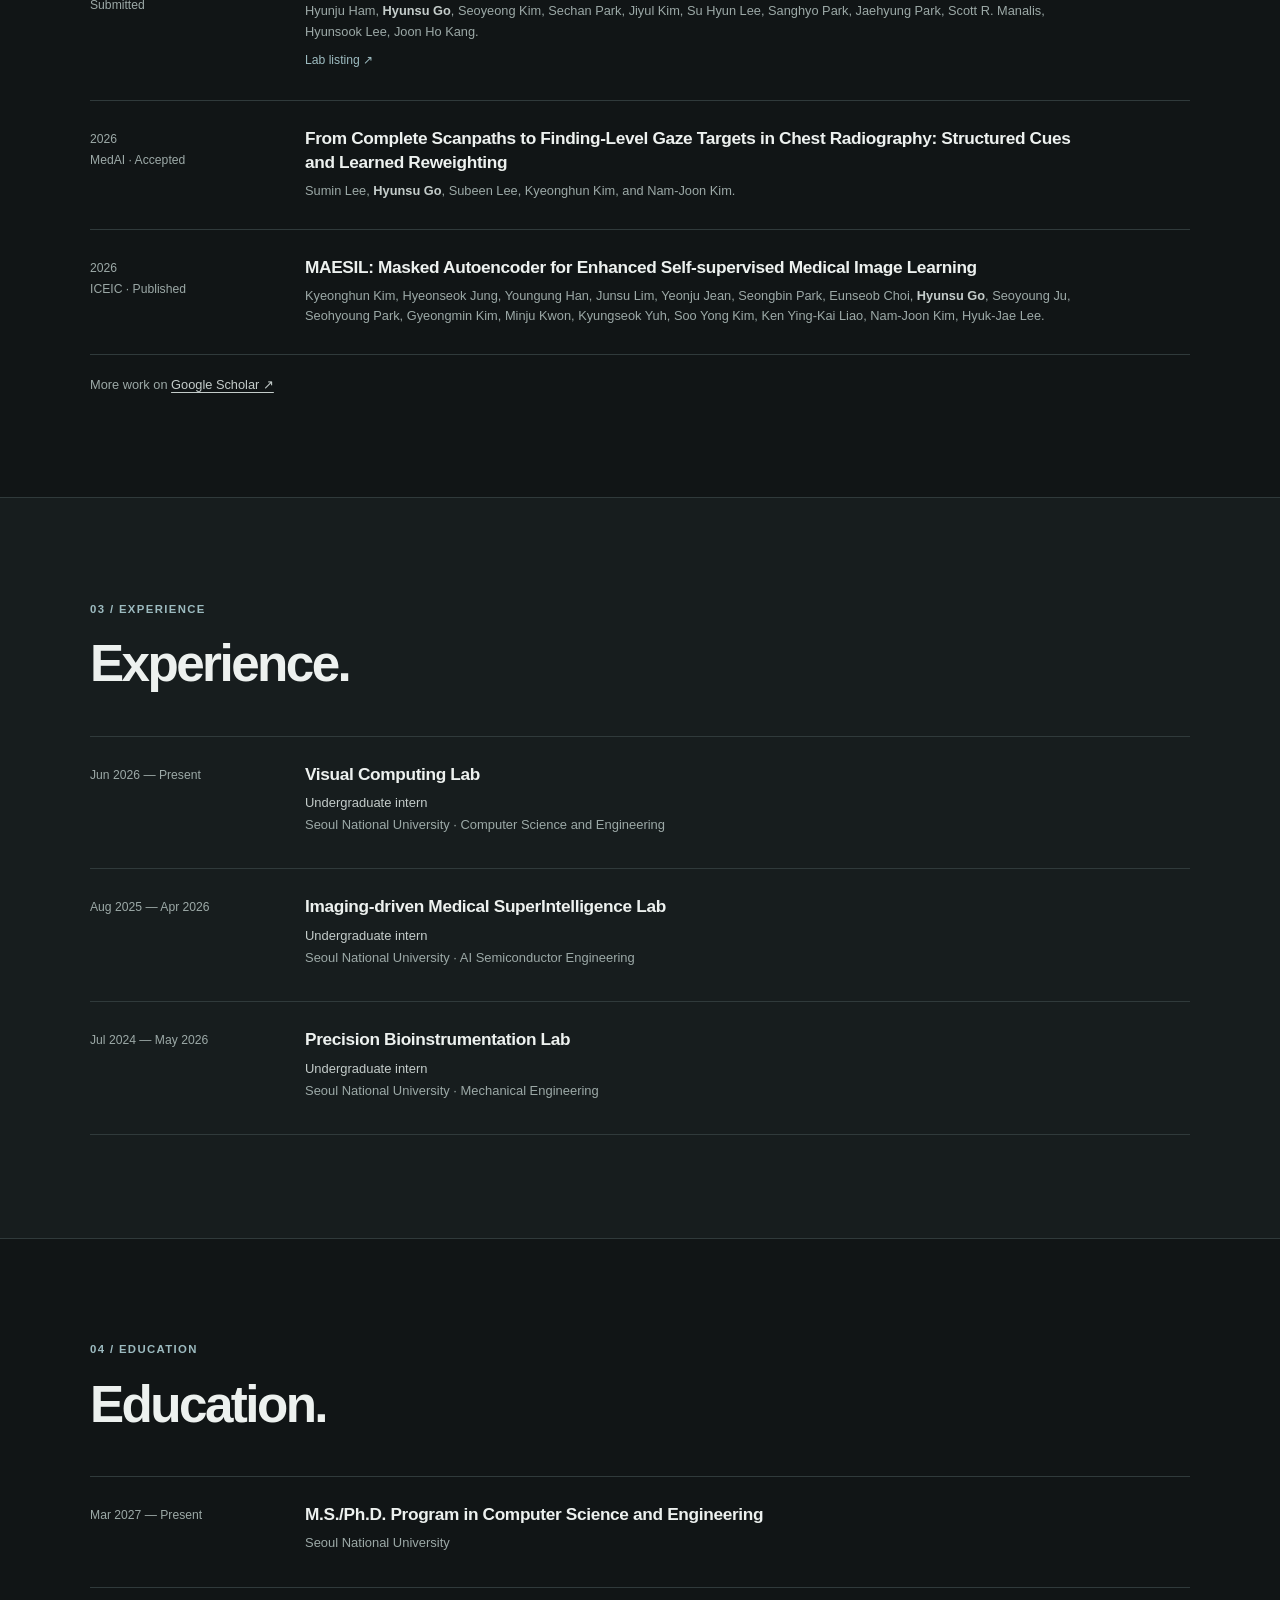
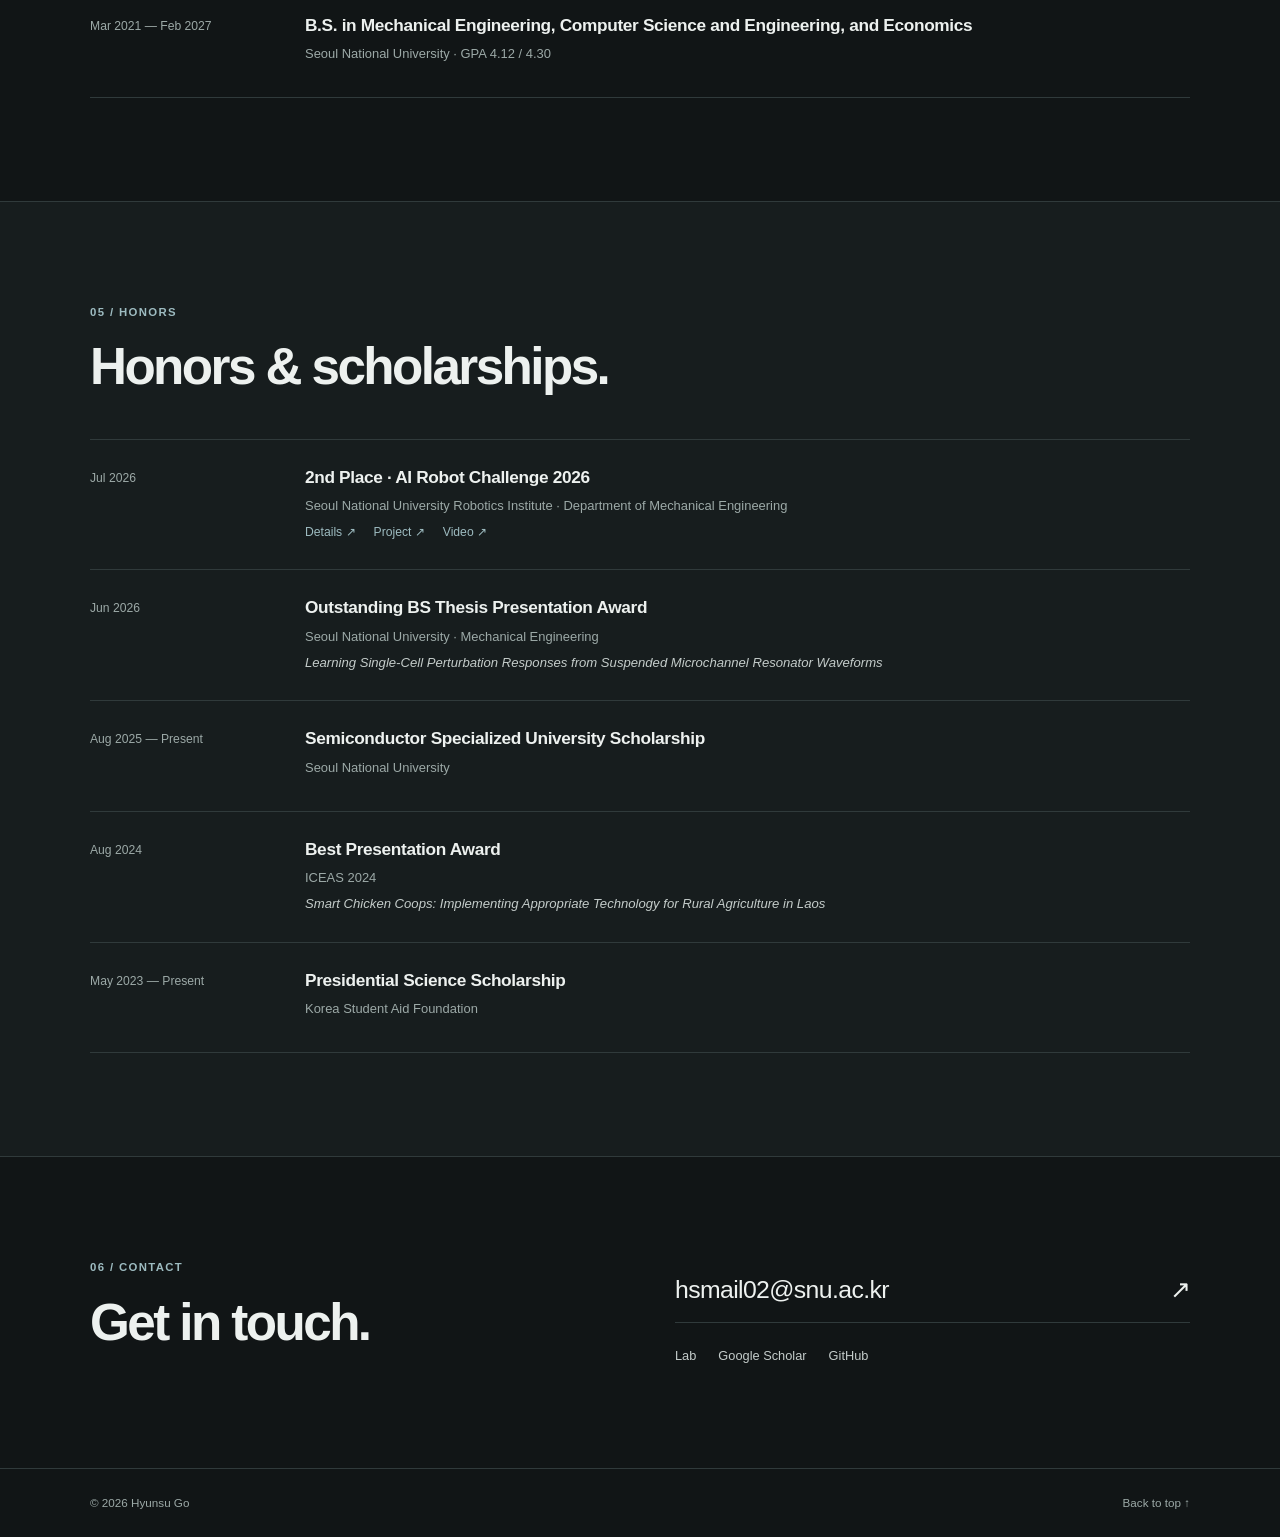
==== commit 6e499417: "Add award details and robot challenge result" ====
--- a/index.html
+++ b/index.html
@@ -12,7 +12,7 @@
     <meta property="og:image" content="https://gohyunsu.github.io/assets/img/research-place.webp" />
     <title>Hyunsu Go — Visual Computing & Robotics</title>
     <link rel="icon" type="image/svg+xml" href="assets/img/favicon.svg?v=20261020-1" />
-    <link rel="stylesheet" href="assets/css/site.css?v=20261020-16" />
+    <link rel="stylesheet" href="assets/css/site.css?v=20261020-17" />
     <script src="assets/js/site.js?v=20261020-2" defer></script>
   </head>
   <body>
@@ -38,7 +38,7 @@
           <p class="hero-lead">Visual perception for adaptive robot manipulation.</p>
           <p class="hero-description">Undergraduate intern at the <a href="https://jhugestar.github.io/lab-intro.html">Visual Computing Lab</a>.</p>
           <div class="hero-links">
-            <a href="assets/cv/Hyunsu_Go_CV.pdf?v=20261020-5" aria-label="Curriculum vitae, PDF">CV <span aria-hidden="true">↗</span></a>
+            <a href="assets/cv/Hyunsu_Go_CV.pdf?v=20261020-6" aria-label="Curriculum vitae, PDF">CV <span aria-hidden="true">↗</span></a>
             <a href="mailto:hsmail02@snu.ac.kr">Email <span aria-hidden="true">↗</span></a>
           </div>
         </div>
@@ -178,8 +178,16 @@
           </div>
           <div class="honors-list">
             <article class="honor-item">
+              <p class="honor-date">Jul 2026</p>
+              <div>
+                <h3>2nd Place · AI Robot Challenge 2026</h3>
+                <p class="honor-source">Seoul National University Robotics Institute · Department of Mechanical Engineering</p>
+                <p class="honor-links"><a href="https://robotics.snu.ac.kr/2026-ai%EB%A1%9C%EB%B4%87-%EC%B1%8C%EB%A6%B0%EC%A7%80-%EC%B0%BD%EA%B3%B5-1-2-3%EC%9D%84-%EC%99%84%EC%84%B1%ED%95%9C%EB%8B%A4/">Details ↗</a><a href="https://github.com/junjinyong/snu-ai-robot-challenge-2026-team7">Project ↗</a><a href="https://www.youtube.com/watch?v=bwild_6jS2U">Video ↗</a></p>
+              </div>
+            </article>
+            <article class="honor-item">
               <p class="honor-date">Jun 2026</p>
-              <div><h3>Outstanding BS Thesis Presentation Award</h3><p class="honor-source">Seoul National University · Mechanical Engineering</p></div>
+              <div><h3>Outstanding BS Thesis Presentation Award</h3><p class="honor-source">Seoul National University · Mechanical Engineering</p><p class="honor-work">Learning Single-Cell Perturbation Responses from Suspended Microchannel Resonator Waveforms</p></div>
             </article>
             <article class="honor-item">
               <p class="honor-date">Aug 2025 — Present</p>
@@ -187,7 +195,7 @@
             </article>
             <article class="honor-item">
               <p class="honor-date">Aug 2024</p>
-              <div><h3>Best Presentation Award</h3><p class="honor-source"><abbr title="International Conference on Energy, Aquatech and Sustainability">ICEAS</abbr> 2024</p></div>
+              <div><h3>Best Presentation Award</h3><p class="honor-source"><abbr title="International Conference on Energy, Aquatech and Sustainability">ICEAS</abbr> 2024</p><p class="honor-work">Smart Chicken Coops: Implementing Appropriate Technology for Rural Agriculture in Laos</p></div>
             </article>
             <article class="honor-item">
               <p class="honor-date">May 2023 — Present</p>
--- a/assets/css/site.css
+++ b/assets/css/site.css
@@ -88,6 +88,10 @@
 .experience-role, .experience-affiliation, .education-detail, .honor-source { margin-bottom: 6px; color: var(--muted); font-size: .81rem; }
 .experience-role { margin-bottom: 1px; color: var(--ink-soft); }
 .honor-source abbr { text-decoration: none; }
+.honor-work { margin: 2px 0 0; color: var(--ink-soft); font-size: .82rem; line-height: 1.55; font-style: italic; }
+.honor-links { display: flex; flex-wrap: wrap; gap: 8px 18px; margin: 4px 0 0; }
+.honor-links a { color: var(--accent); font-size: .76rem; text-decoration: none; }
+.honor-links a:hover { text-decoration: underline; text-underline-offset: 3px; }
 
 .publication-meta span { display: block; margin-top: 3px; }
 .publication h3 { max-width: 790px; }
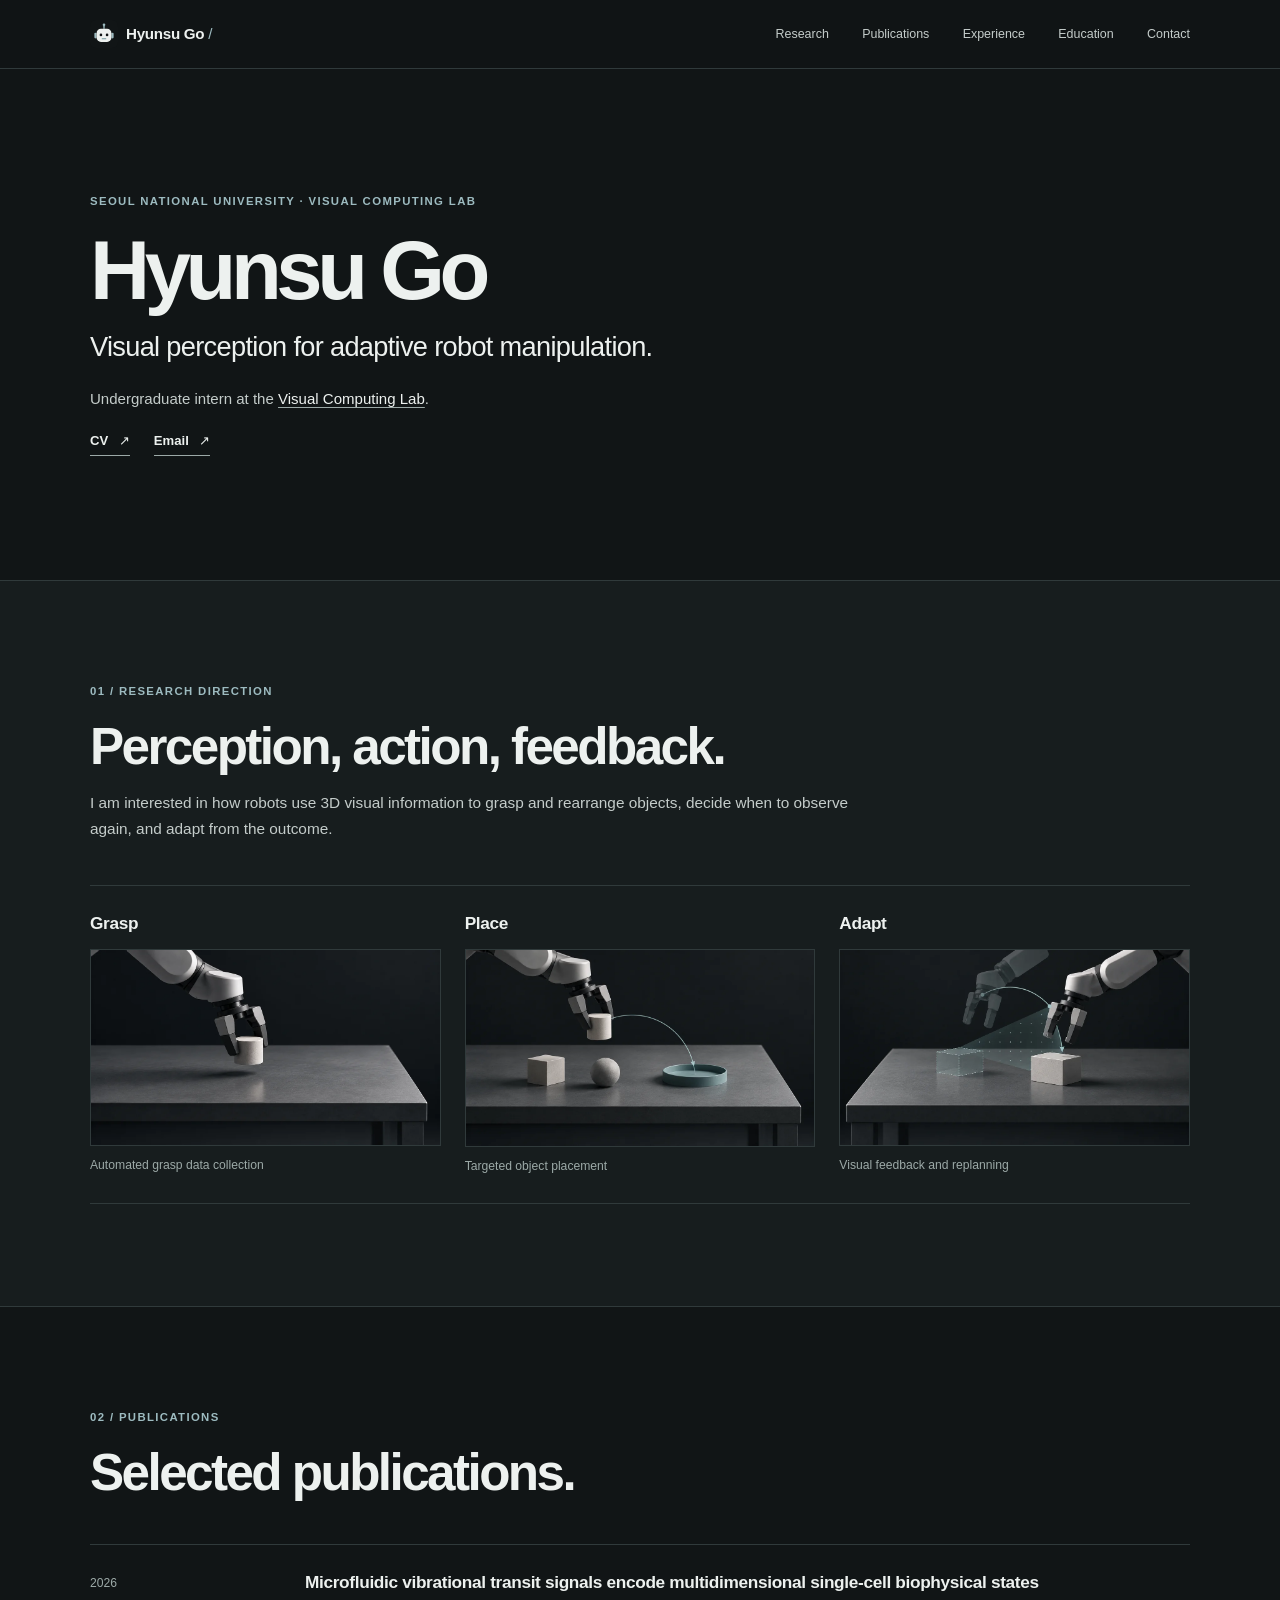
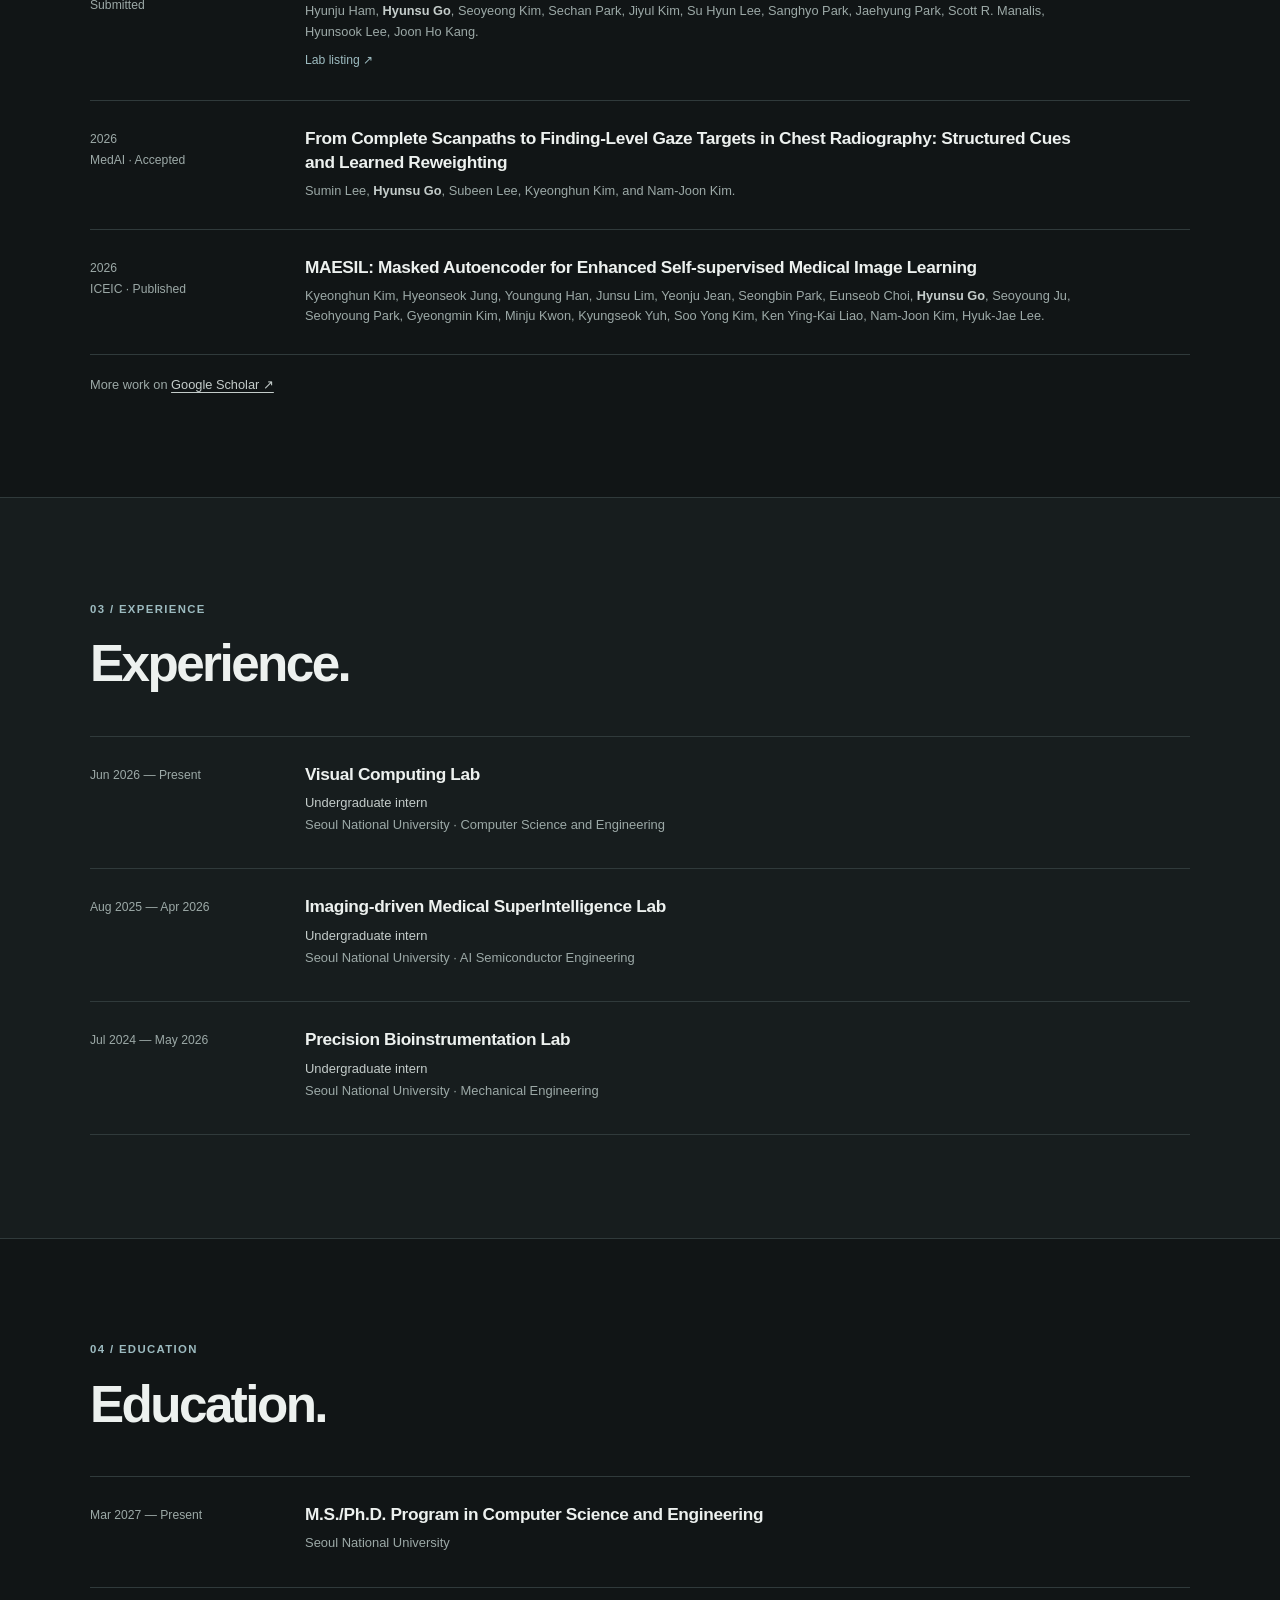
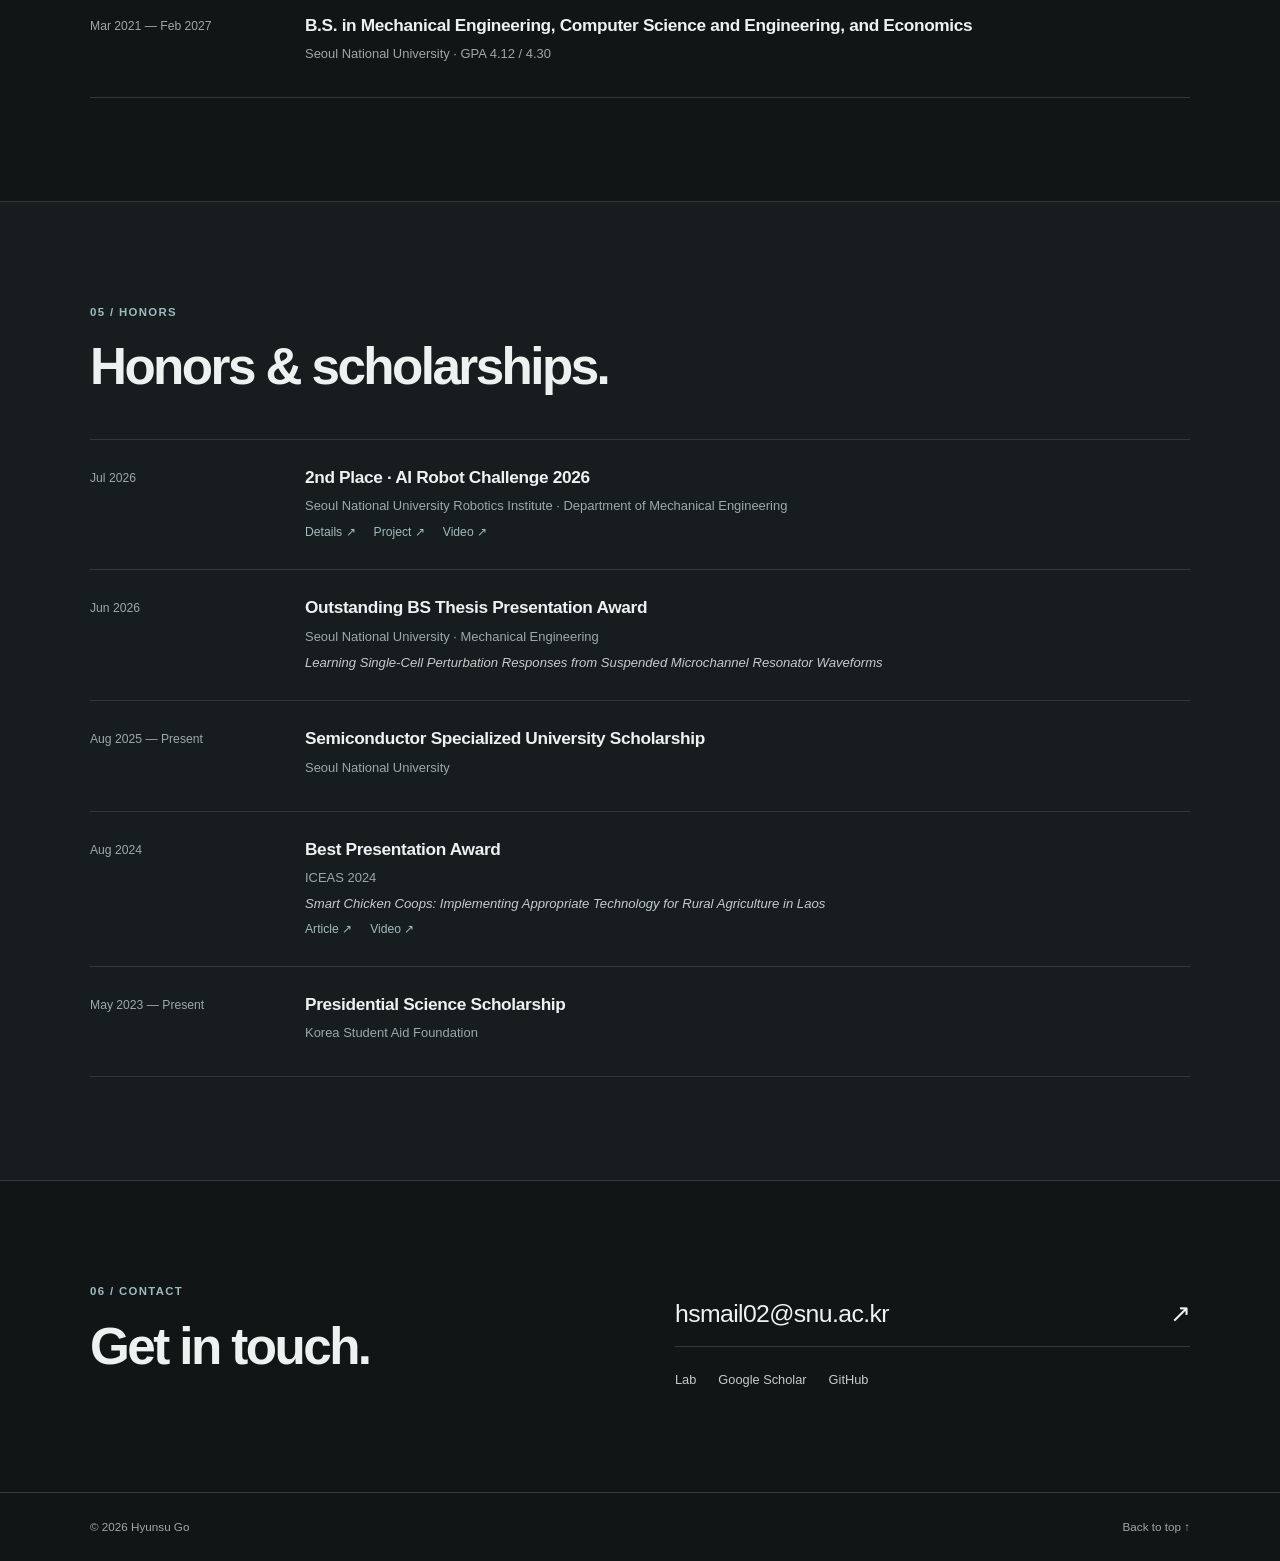
==== commit c5d55e20: "Link Laos project coverage and video" ====
--- a/index.html
+++ b/index.html
@@ -195,7 +195,12 @@
             </article>
             <article class="honor-item">
               <p class="honor-date">Aug 2024</p>
-              <div><h3>Best Presentation Award</h3><p class="honor-source"><abbr title="International Conference on Energy, Aquatech and Sustainability">ICEAS</abbr> 2024</p><p class="honor-work">Smart Chicken Coops: Implementing Appropriate Technology for Rural Agriculture in Laos</p></div>
+              <div>
+                <h3>Best Presentation Award</h3>
+                <p class="honor-source"><abbr title="International Conference on Energy, Aquatech and Sustainability">ICEAS</abbr> 2024</p>
+                <p class="honor-work">Smart Chicken Coops: Implementing Appropriate Technology for Rural Agriculture in Laos</p>
+                <p class="honor-links"><a href="https://www.snua.or.kr/magazine?md=v&amp;seqidx=11187">Article ↗</a><a href="https://www.youtube.com/watch?v=FMfR1EabOLE">Video ↗</a></p>
+              </div>
             </article>
             <article class="honor-item">
               <p class="honor-date">May 2023 — Present</p>
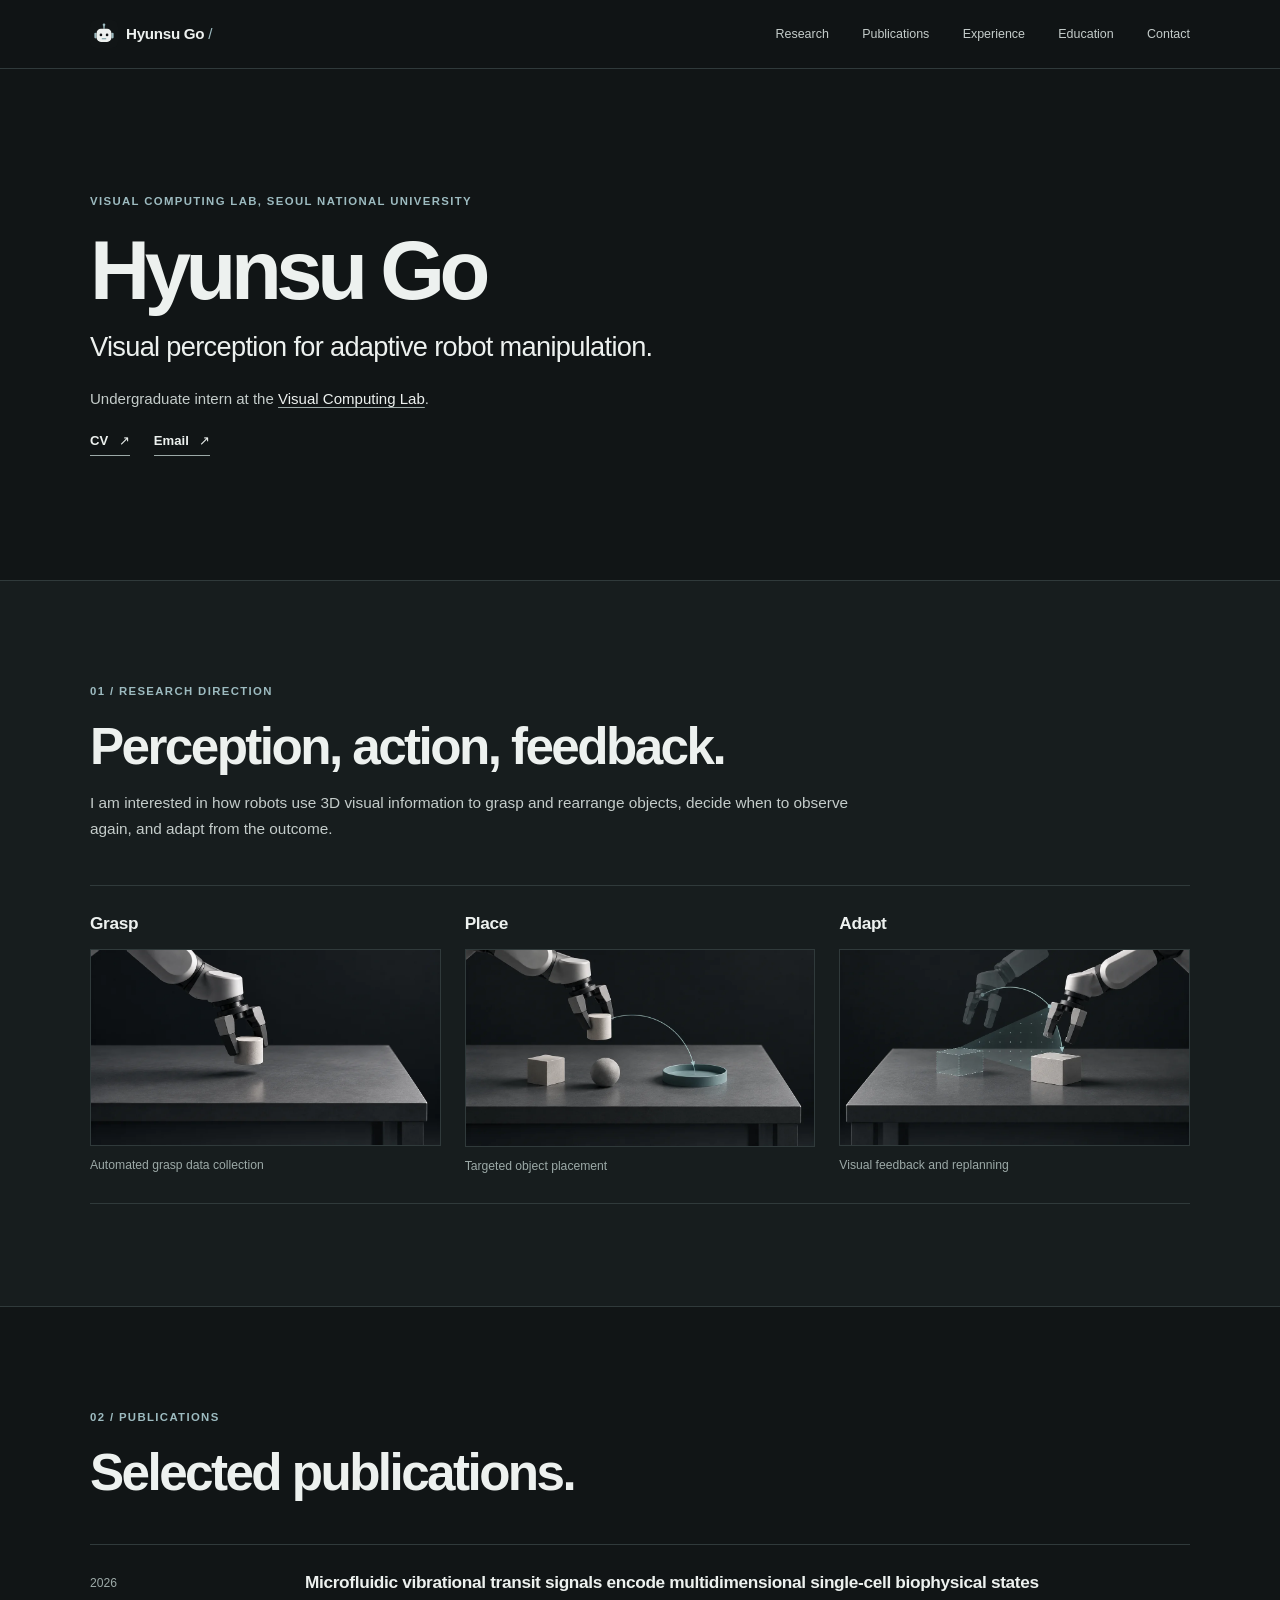
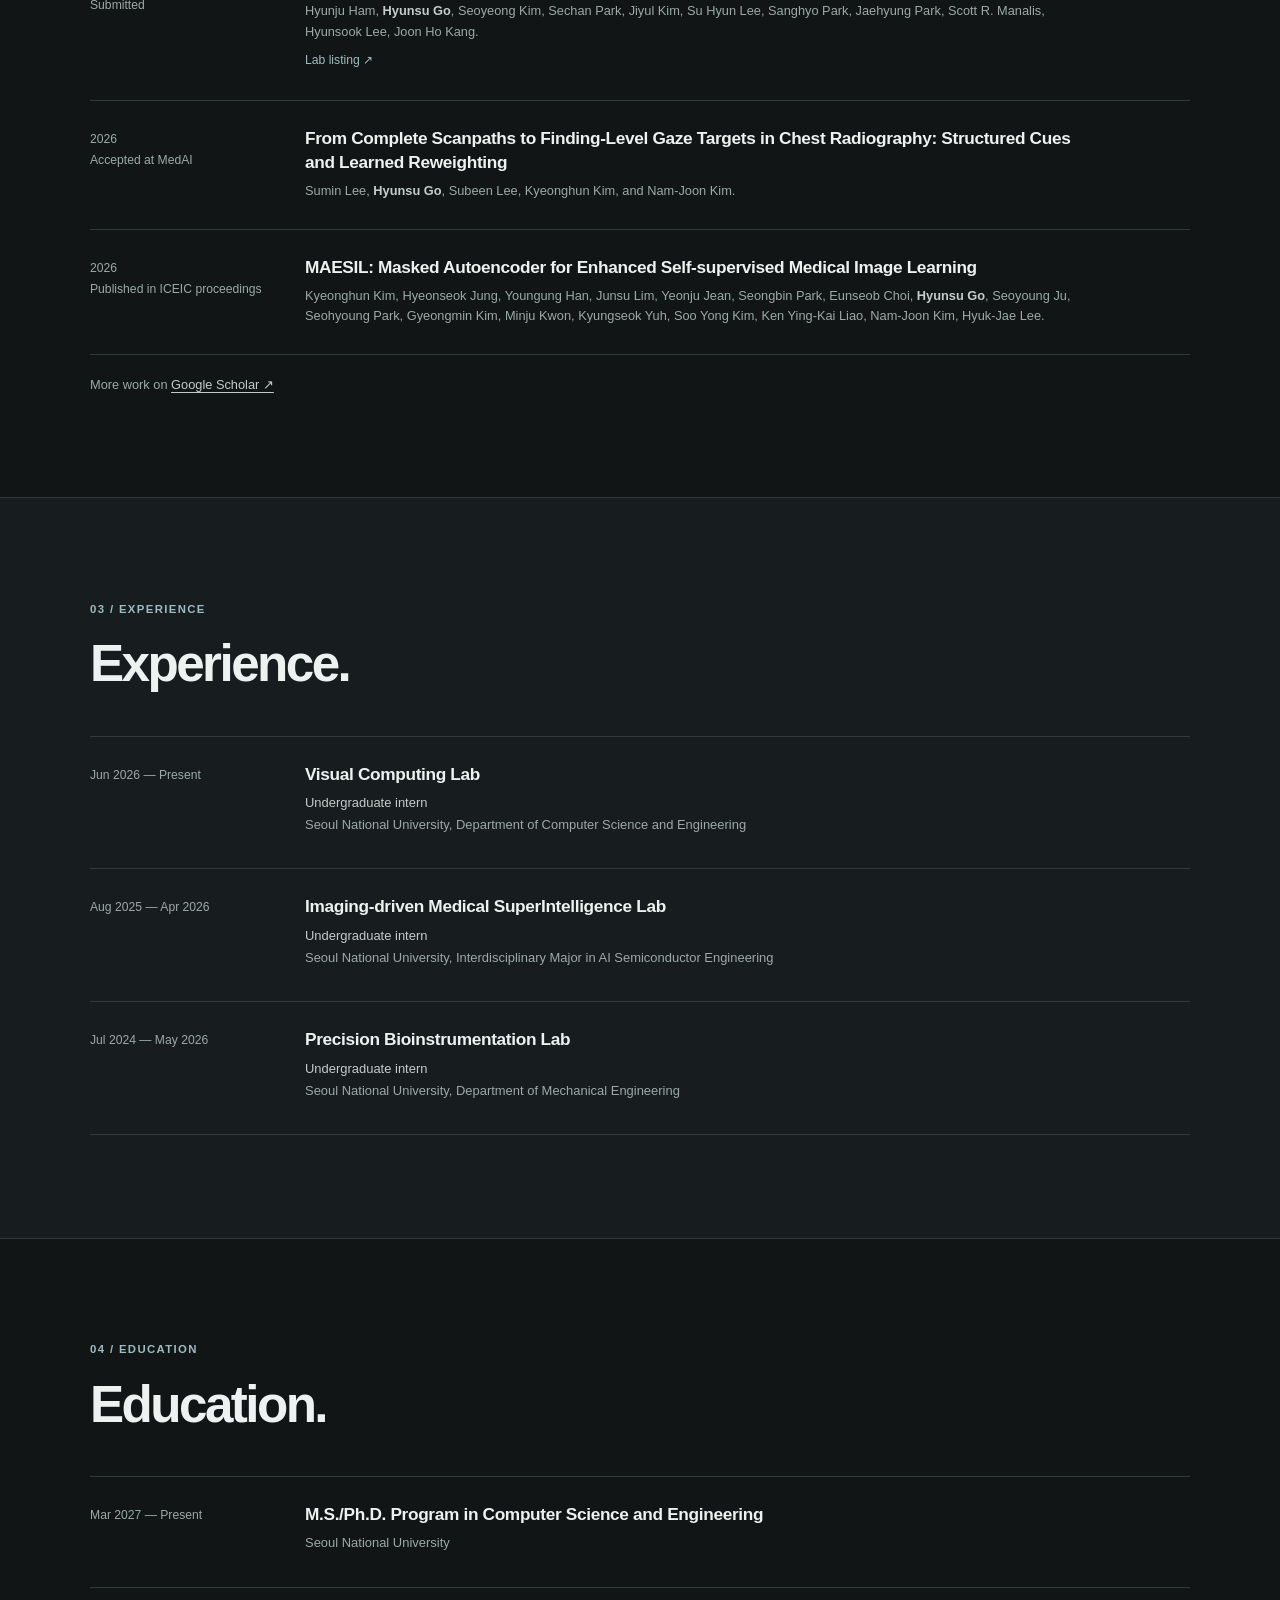
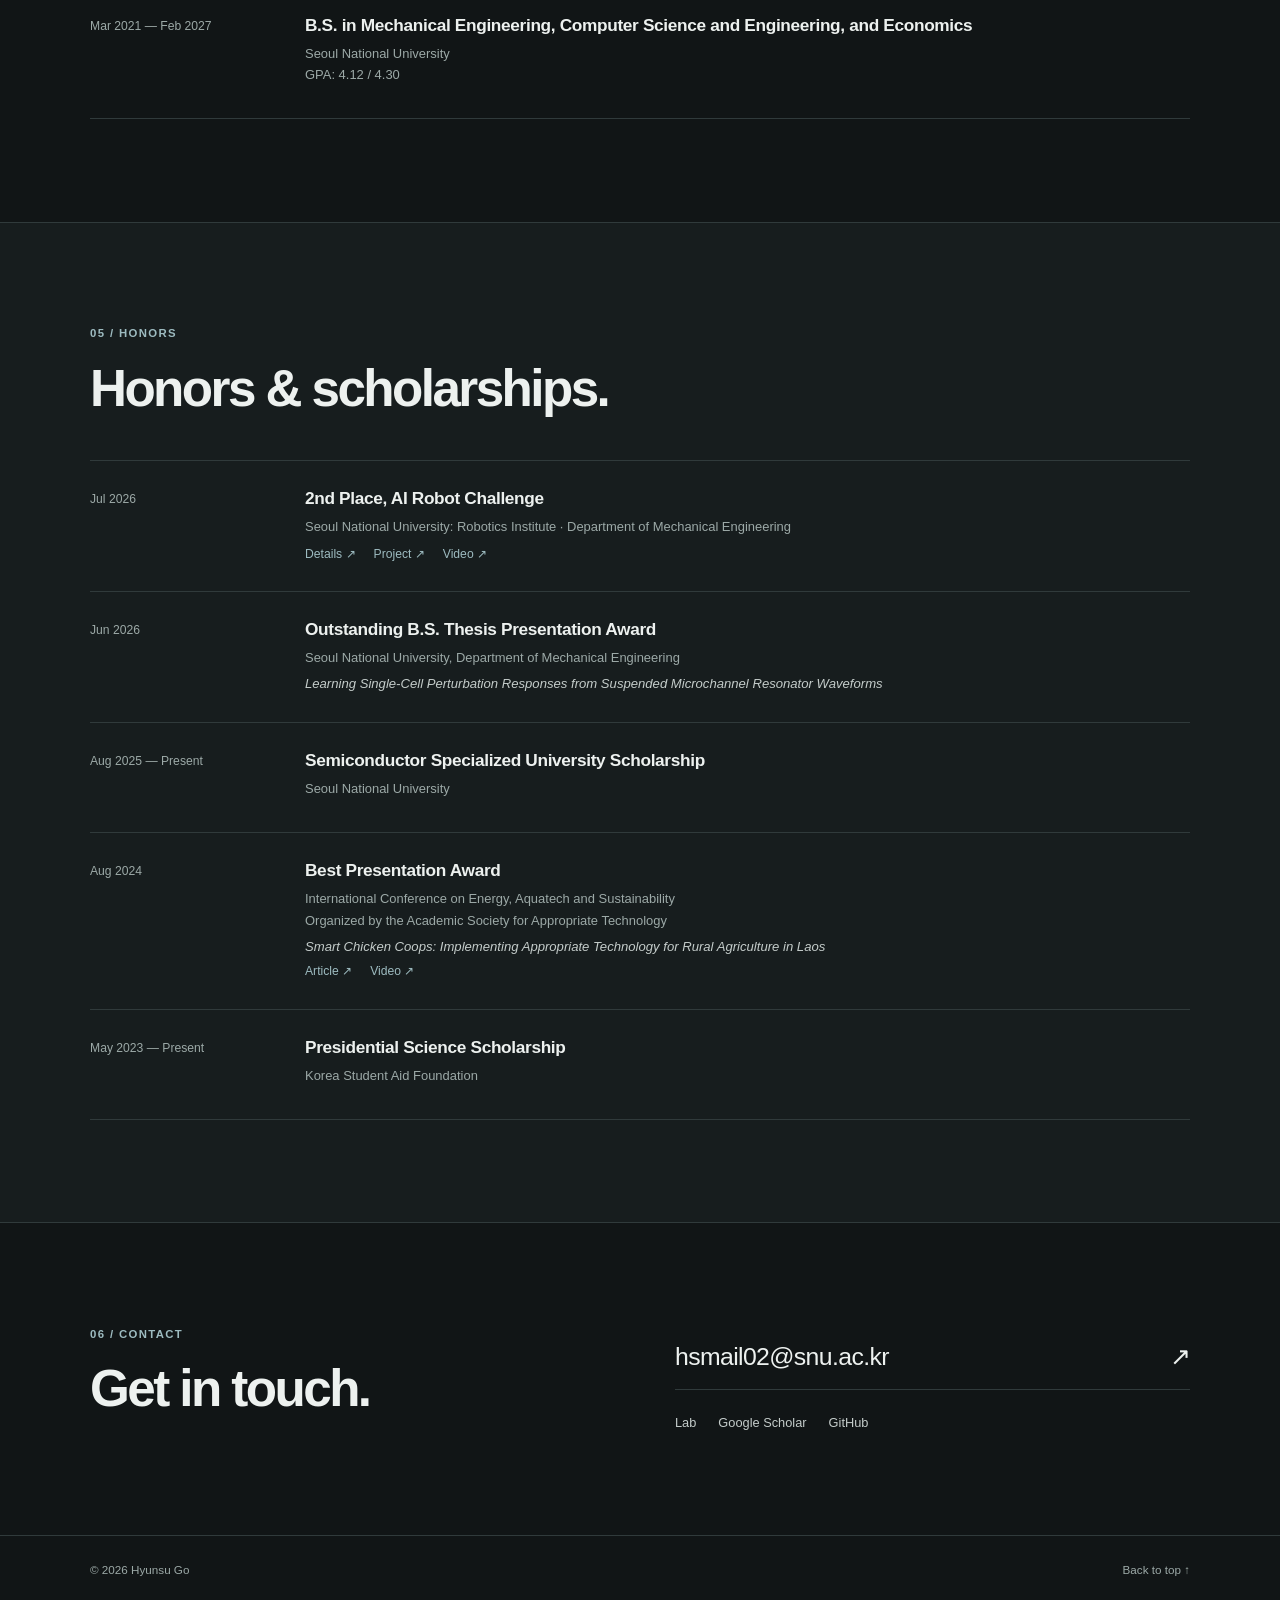
==== commit 0e609028: "Standardize affiliations and award terminology" ====
--- a/index.html
+++ b/index.html
@@ -12,7 +12,7 @@
     <meta property="og:image" content="https://gohyunsu.github.io/assets/img/research-place.webp" />
     <title>Hyunsu Go — Visual Computing & Robotics</title>
     <link rel="icon" type="image/svg+xml" href="assets/img/favicon.svg?v=20261020-1" />
-    <link rel="stylesheet" href="assets/css/site.css?v=20261020-17" />
+    <link rel="stylesheet" href="assets/css/site.css?v=20261020-18" />
     <script src="assets/js/site.js?v=20261020-2" defer></script>
   </head>
   <body>
@@ -33,12 +33,12 @@
     <main id="main">
       <section class="hero shell" id="top" aria-labelledby="hero-title">
         <div class="hero-copy">
-          <p class="eyebrow">Seoul National University · Visual Computing Lab</p>
+          <p class="eyebrow">Visual Computing Lab, Seoul National University</p>
           <h1 id="hero-title">Hyunsu Go</h1>
           <p class="hero-lead">Visual perception for adaptive robot manipulation.</p>
           <p class="hero-description">Undergraduate intern at the <a href="https://jhugestar.github.io/lab-intro.html">Visual Computing Lab</a>.</p>
           <div class="hero-links">
-            <a href="assets/cv/Hyunsu_Go_CV.pdf?v=20261020-6" aria-label="Curriculum vitae, PDF">CV <span aria-hidden="true">↗</span></a>
+            <a href="assets/cv/Hyunsu_Go_CV.pdf?v=20261020-7" aria-label="Curriculum vitae, PDF">CV <span aria-hidden="true">↗</span></a>
             <a href="mailto:hsmail02@snu.ac.kr">Email <span aria-hidden="true">↗</span></a>
           </div>
         </div>
@@ -98,14 +98,14 @@
               </div>
             </article>
             <article class="publication">
-              <p class="publication-meta">2026 <span>MedAI · Accepted</span></p>
+              <p class="publication-meta">2026 <span>Accepted at MedAI</span></p>
               <div>
                 <h3>From Complete Scanpaths to Finding-Level Gaze Targets in Chest Radiography: Structured Cues and Learned Reweighting</h3>
                 <p class="publication-authors">Sumin Lee, <strong>Hyunsu Go</strong>, Subeen Lee, Kyeonghun Kim, and Nam-Joon Kim.</p>
               </div>
             </article>
             <article class="publication">
-              <p class="publication-meta">2026 <span>ICEIC · Published</span></p>
+              <p class="publication-meta">2026 <span>Published in ICEIC proceedings</span></p>
               <div>
                 <h3><a href="https://doi.org/10.1109/ICEIC69189.2026.11386292">MAESIL: Masked Autoencoder for Enhanced Self-supervised Medical Image Learning</a></h3>
                 <p class="publication-authors">Kyeonghun Kim, Hyeonseok Jung, Youngung Han, Junsu Lim, Yeonju Jean, Seongbin Park, Eunseob Choi, <strong>Hyunsu Go</strong>, Seoyoung Ju, Seohyoung Park, Gyeongmin Kim, Minju Kwon, Kyungseok Yuh, Soo Yong Kim, Ken Ying-Kai Liao, Nam-Joon Kim, Hyuk-Jae Lee.</p>
@@ -128,7 +128,7 @@
               <div>
                 <h3><a href="https://jhugestar.github.io/lab-intro.html">Visual Computing Lab</a></h3>
                 <p class="experience-role">Undergraduate intern</p>
-                <p class="experience-affiliation">Seoul National University · Computer Science and Engineering</p>
+                <p class="experience-affiliation">Seoul National University, Department of Computer Science and Engineering</p>
               </div>
             </article>
             <article class="experience-item">
@@ -136,7 +136,7 @@
               <div>
                 <h3><a href="https://imsilab.github.io/imsi/">Imaging-driven Medical SuperIntelligence Lab</a></h3>
                 <p class="experience-role">Undergraduate intern</p>
-                <p class="experience-affiliation">Seoul National University · AI Semiconductor Engineering</p>
+                <p class="experience-affiliation">Seoul National University, Interdisciplinary Major in AI Semiconductor Engineering</p>
               </div>
             </article>
             <article class="experience-item">
@@ -144,7 +144,7 @@
               <div>
                 <h3><a href="https://kanglab.snu.ac.kr/">Precision Bioinstrumentation Lab</a></h3>
                 <p class="experience-role">Undergraduate intern</p>
-                <p class="experience-affiliation">Seoul National University · Mechanical Engineering</p>
+                <p class="experience-affiliation">Seoul National University, Department of Mechanical Engineering</p>
               </div>
             </article>
           </div>
@@ -164,7 +164,7 @@
             </article>
             <article class="education-item">
               <p class="education-date">Mar 2021 — Feb 2027</p>
-              <div><h3>B.S. in Mechanical Engineering, Computer Science and Engineering, and Economics</h3><p class="education-detail">Seoul National University · GPA 4.12 / 4.30</p></div>
+              <div><h3>B.S. in Mechanical Engineering, Computer Science and Engineering, and Economics</h3><p class="education-detail">Seoul National University<br />GPA: 4.12 / 4.30</p></div>
             </article>
           </div>
         </div>
@@ -180,14 +180,14 @@
             <article class="honor-item">
               <p class="honor-date">Jul 2026</p>
               <div>
-                <h3>2nd Place · AI Robot Challenge 2026</h3>
-                <p class="honor-source">Seoul National University Robotics Institute · Department of Mechanical Engineering</p>
+                <h3>2nd Place, AI Robot Challenge</h3>
+                <p class="honor-source">Seoul National University: Robotics Institute · Department of Mechanical Engineering</p>
                 <p class="honor-links"><a href="https://robotics.snu.ac.kr/2026-ai%EB%A1%9C%EB%B4%87-%EC%B1%8C%EB%A6%B0%EC%A7%80-%EC%B0%BD%EA%B3%B5-1-2-3%EC%9D%84-%EC%99%84%EC%84%B1%ED%95%9C%EB%8B%A4/">Details ↗</a><a href="https://github.com/junjinyong/snu-ai-robot-challenge-2026-team7">Project ↗</a><a href="https://www.youtube.com/watch?v=bwild_6jS2U">Video ↗</a></p>
               </div>
             </article>
             <article class="honor-item">
               <p class="honor-date">Jun 2026</p>
-              <div><h3>Outstanding BS Thesis Presentation Award</h3><p class="honor-source">Seoul National University · Mechanical Engineering</p><p class="honor-work">Learning Single-Cell Perturbation Responses from Suspended Microchannel Resonator Waveforms</p></div>
+              <div><h3>Outstanding B.S. Thesis Presentation Award</h3><p class="honor-source">Seoul National University, Department of Mechanical Engineering</p><p class="honor-work">Learning Single-Cell Perturbation Responses from Suspended Microchannel Resonator Waveforms</p></div>
             </article>
             <article class="honor-item">
               <p class="honor-date">Aug 2025 — Present</p>
@@ -197,7 +197,7 @@
               <p class="honor-date">Aug 2024</p>
               <div>
                 <h3>Best Presentation Award</h3>
-                <p class="honor-source"><abbr title="International Conference on Energy, Aquatech and Sustainability">ICEAS</abbr> 2024</p>
+                <p class="honor-source">International Conference on Energy, Aquatech and Sustainability<br />Organized by the Academic Society for Appropriate Technology</p>
                 <p class="honor-work">Smart Chicken Coops: Implementing Appropriate Technology for Rural Agriculture in Laos</p>
                 <p class="honor-links"><a href="https://www.snua.or.kr/magazine?md=v&amp;seqidx=11187">Article ↗</a><a href="https://www.youtube.com/watch?v=FMfR1EabOLE">Video ↗</a></p>
               </div>
--- a/assets/css/site.css
+++ b/assets/css/site.css
@@ -87,7 +87,6 @@
 .experience-item h3 a:hover, .publication h3 a:hover { color: var(--accent); }
 .experience-role, .experience-affiliation, .education-detail, .honor-source { margin-bottom: 6px; color: var(--muted); font-size: .81rem; }
 .experience-role { margin-bottom: 1px; color: var(--ink-soft); }
-.honor-source abbr { text-decoration: none; }
 .honor-work { margin: 2px 0 0; color: var(--ink-soft); font-size: .82rem; line-height: 1.55; font-style: italic; }
 .honor-links { display: flex; flex-wrap: wrap; gap: 8px 18px; margin: 4px 0 0; }
 .honor-links a { color: var(--accent); font-size: .76rem; text-decoration: none; }
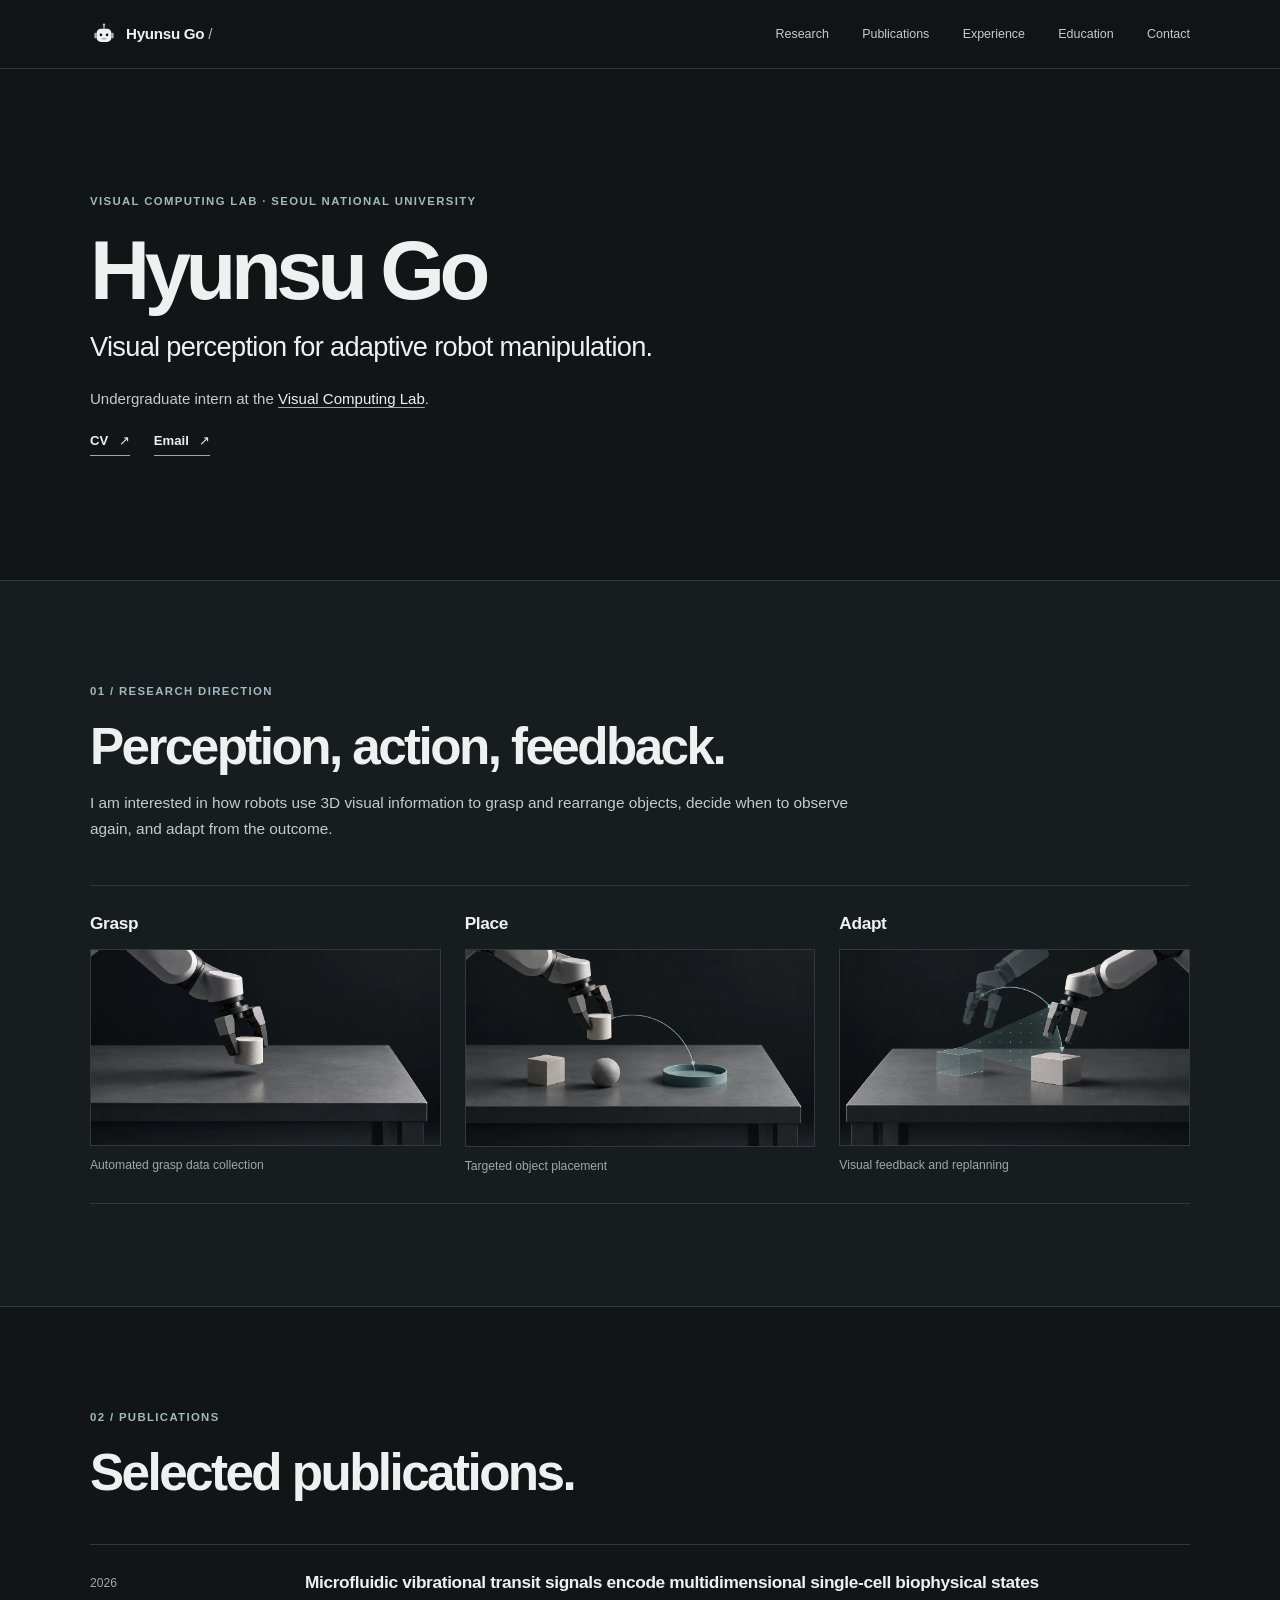
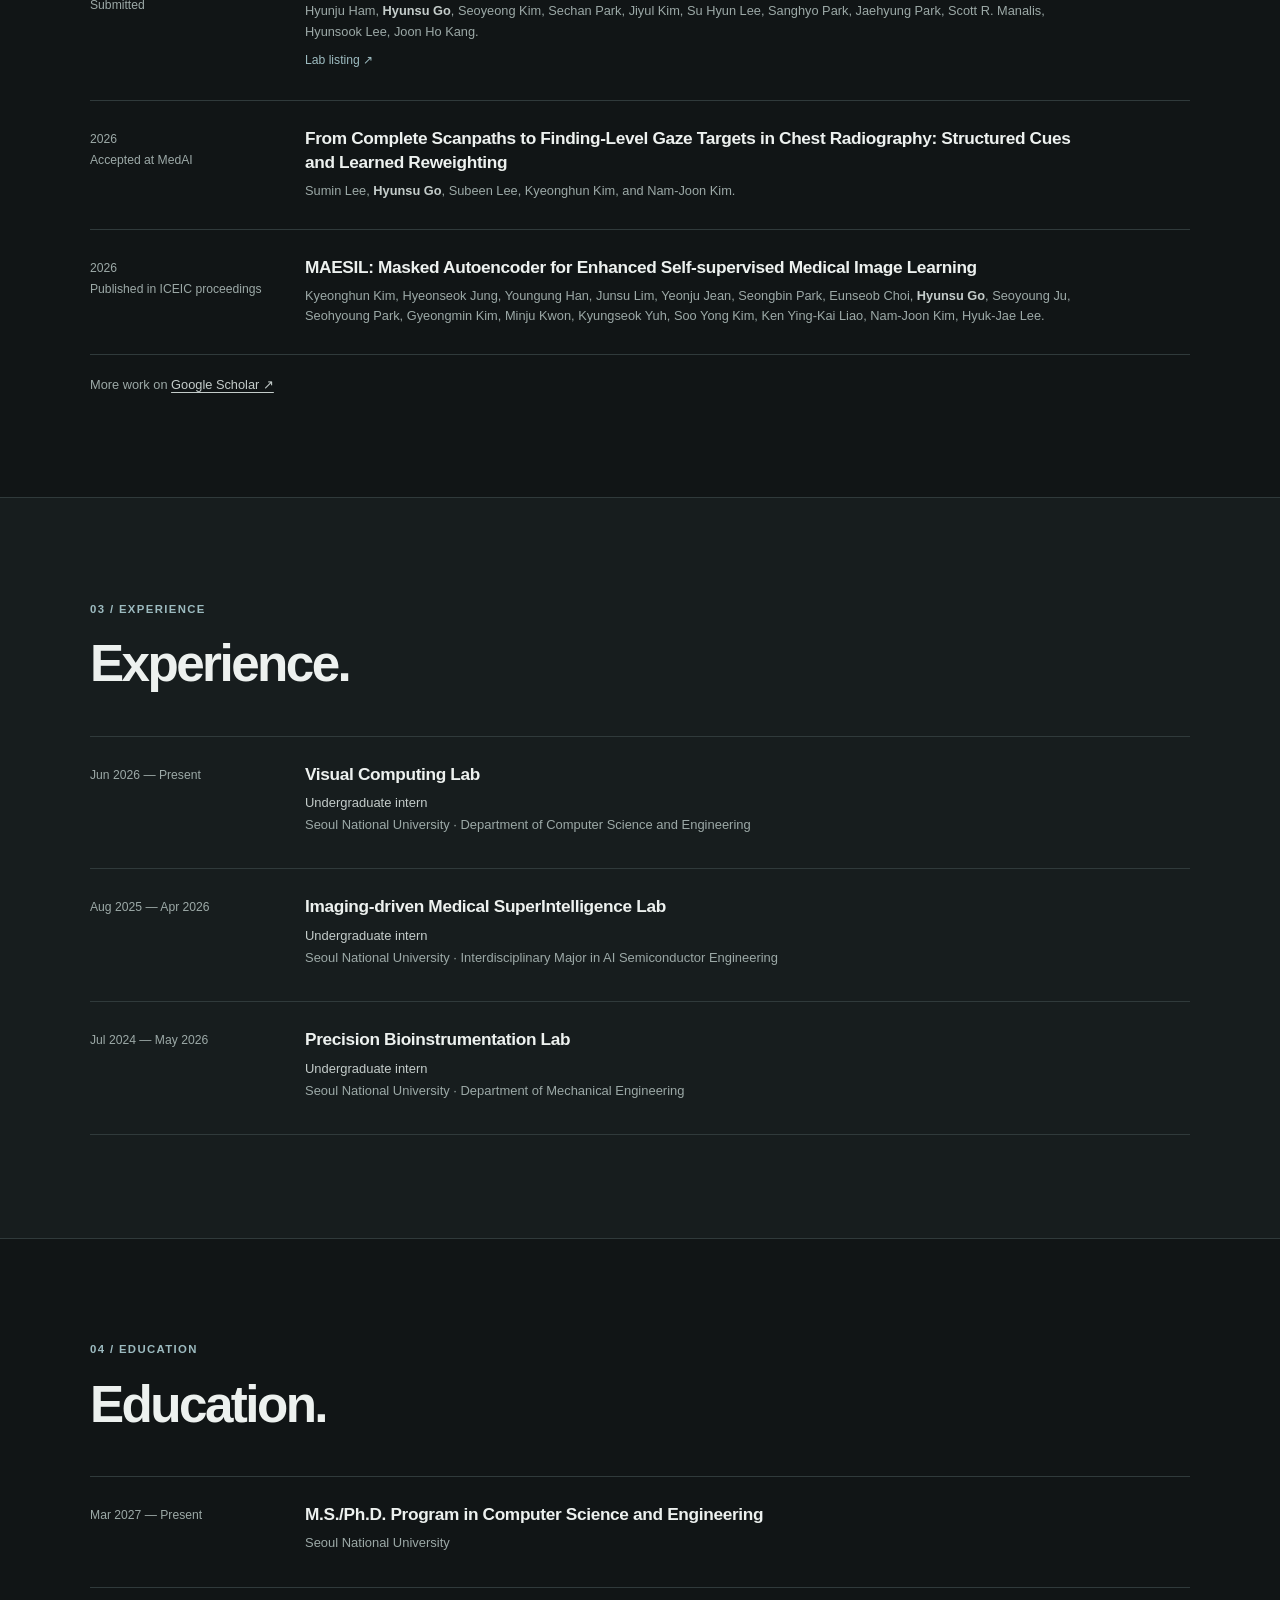
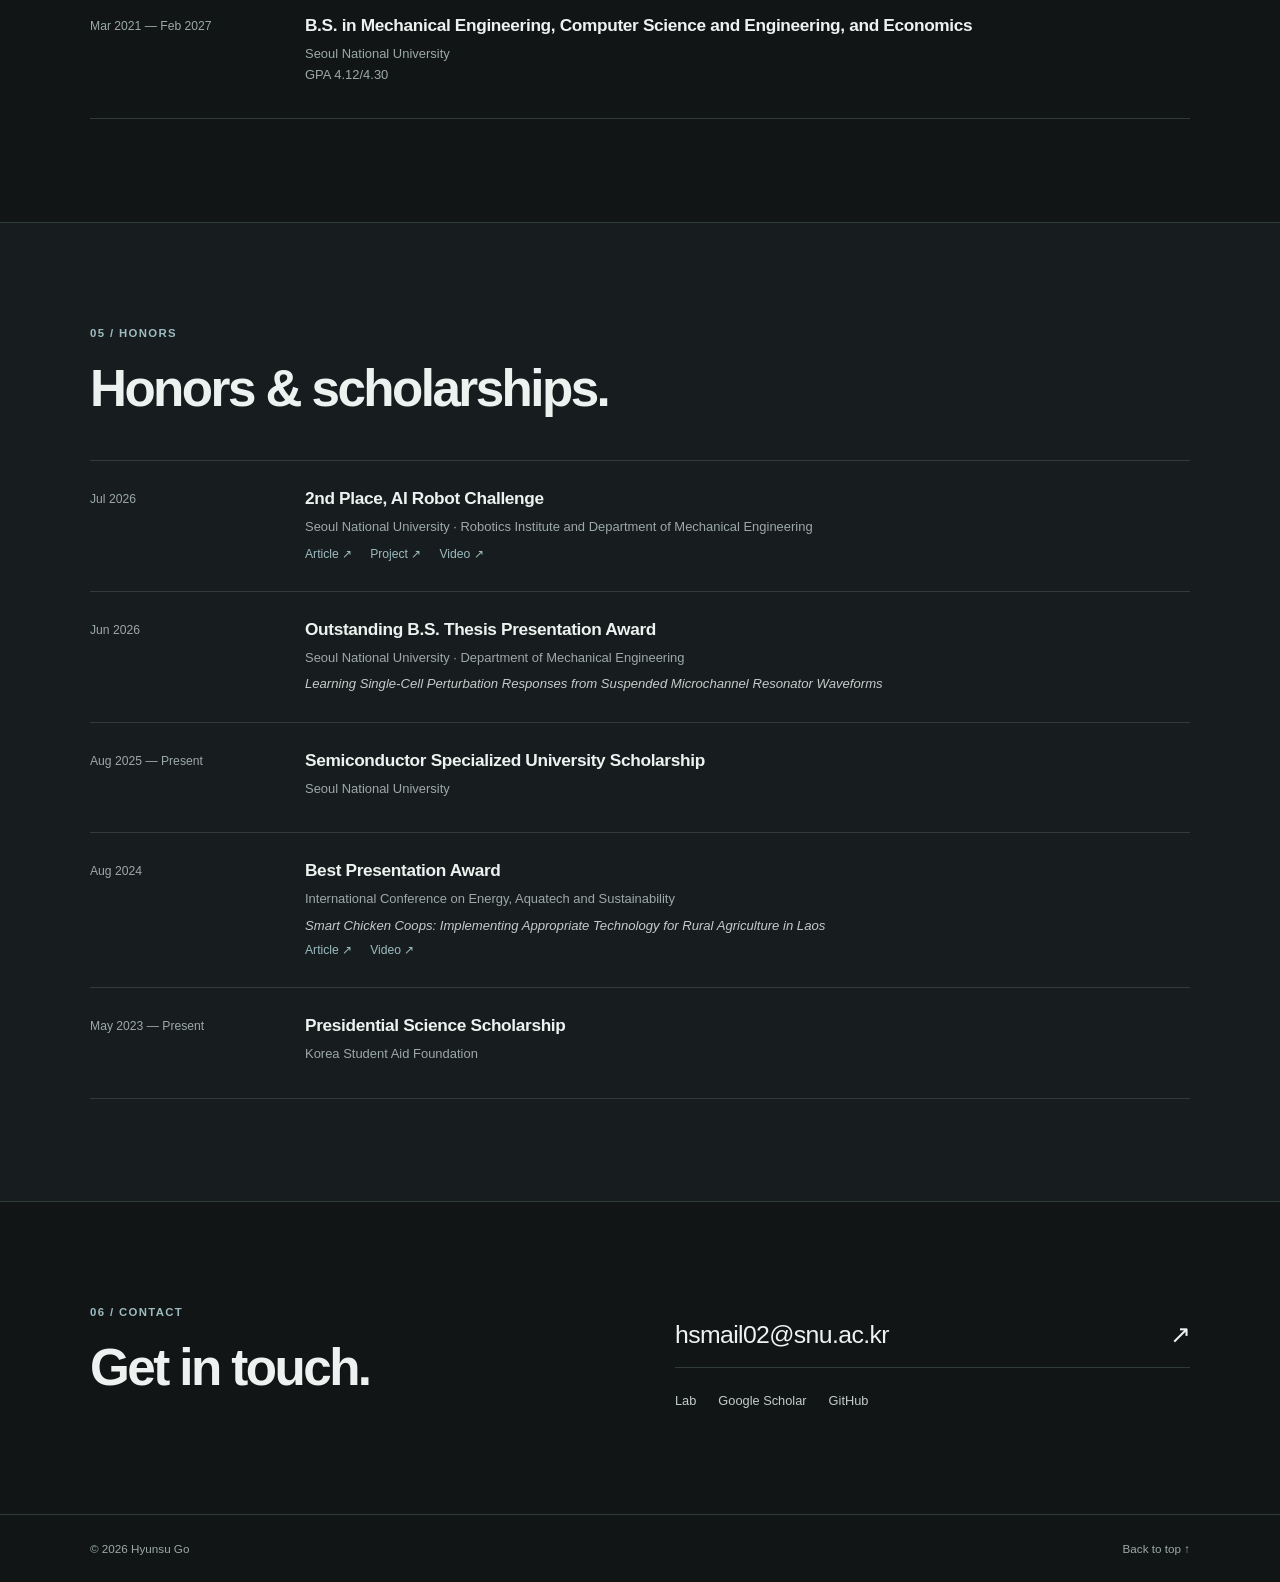
==== commit 81a7877b: "Refine site affiliations and award labels" ====
--- a/index.html
+++ b/index.html
@@ -33,12 +33,12 @@
     <main id="main">
       <section class="hero shell" id="top" aria-labelledby="hero-title">
         <div class="hero-copy">
-          <p class="eyebrow">Visual Computing Lab, Seoul National University</p>
+          <p class="eyebrow">Visual Computing Lab · Seoul National University</p>
           <h1 id="hero-title">Hyunsu Go</h1>
           <p class="hero-lead">Visual perception for adaptive robot manipulation.</p>
           <p class="hero-description">Undergraduate intern at the <a href="https://jhugestar.github.io/lab-intro.html">Visual Computing Lab</a>.</p>
           <div class="hero-links">
-            <a href="assets/cv/Hyunsu_Go_CV.pdf?v=20261020-7" aria-label="Curriculum vitae, PDF">CV <span aria-hidden="true">↗</span></a>
+            <a href="assets/cv/Hyunsu_Go_CV.pdf?v=20261020-8" aria-label="Curriculum vitae, PDF">CV <span aria-hidden="true">↗</span></a>
             <a href="mailto:hsmail02@snu.ac.kr">Email <span aria-hidden="true">↗</span></a>
           </div>
         </div>
@@ -128,7 +128,7 @@
               <div>
                 <h3><a href="https://jhugestar.github.io/lab-intro.html">Visual Computing Lab</a></h3>
                 <p class="experience-role">Undergraduate intern</p>
-                <p class="experience-affiliation">Seoul National University, Department of Computer Science and Engineering</p>
+                <p class="experience-affiliation">Seoul National University · Department of Computer Science and Engineering</p>
               </div>
             </article>
             <article class="experience-item">
@@ -136,7 +136,7 @@
               <div>
                 <h3><a href="https://imsilab.github.io/imsi/">Imaging-driven Medical SuperIntelligence Lab</a></h3>
                 <p class="experience-role">Undergraduate intern</p>
-                <p class="experience-affiliation">Seoul National University, Interdisciplinary Major in AI Semiconductor Engineering</p>
+                <p class="experience-affiliation">Seoul National University · Interdisciplinary Major in AI Semiconductor Engineering</p>
               </div>
             </article>
             <article class="experience-item">
@@ -144,7 +144,7 @@
               <div>
                 <h3><a href="https://kanglab.snu.ac.kr/">Precision Bioinstrumentation Lab</a></h3>
                 <p class="experience-role">Undergraduate intern</p>
-                <p class="experience-affiliation">Seoul National University, Department of Mechanical Engineering</p>
+                <p class="experience-affiliation">Seoul National University · Department of Mechanical Engineering</p>
               </div>
             </article>
           </div>
@@ -164,7 +164,7 @@
             </article>
             <article class="education-item">
               <p class="education-date">Mar 2021 — Feb 2027</p>
-              <div><h3>B.S. in Mechanical Engineering, Computer Science and Engineering, and Economics</h3><p class="education-detail">Seoul National University<br />GPA: 4.12 / 4.30</p></div>
+              <div><h3>B.S. in Mechanical Engineering, Computer Science and Engineering, and Economics</h3><p class="education-detail">Seoul National University<br />GPA 4.12/4.30</p></div>
             </article>
           </div>
         </div>
@@ -181,13 +181,13 @@
               <p class="honor-date">Jul 2026</p>
               <div>
                 <h3>2nd Place, AI Robot Challenge</h3>
-                <p class="honor-source">Seoul National University: Robotics Institute · Department of Mechanical Engineering</p>
-                <p class="honor-links"><a href="https://robotics.snu.ac.kr/2026-ai%EB%A1%9C%EB%B4%87-%EC%B1%8C%EB%A6%B0%EC%A7%80-%EC%B0%BD%EA%B3%B5-1-2-3%EC%9D%84-%EC%99%84%EC%84%B1%ED%95%9C%EB%8B%A4/">Details ↗</a><a href="https://github.com/junjinyong/snu-ai-robot-challenge-2026-team7">Project ↗</a><a href="https://www.youtube.com/watch?v=bwild_6jS2U">Video ↗</a></p>
+                <p class="honor-source">Seoul National University · Robotics Institute and Department of Mechanical Engineering</p>
+                <p class="honor-links"><a href="https://robotics.snu.ac.kr/2026-ai%EB%A1%9C%EB%B4%87-%EC%B1%8C%EB%A6%B0%EC%A7%80-%EC%B0%BD%EA%B3%B5-1-2-3%EC%9D%84-%EC%99%84%EC%84%B1%ED%95%9C%EB%8B%A4/">Article ↗</a><a href="https://github.com/junjinyong/snu-ai-robot-challenge-2026-team7">Project ↗</a><a href="https://www.youtube.com/watch?v=bwild_6jS2U">Video ↗</a></p>
               </div>
             </article>
             <article class="honor-item">
               <p class="honor-date">Jun 2026</p>
-              <div><h3>Outstanding B.S. Thesis Presentation Award</h3><p class="honor-source">Seoul National University, Department of Mechanical Engineering</p><p class="honor-work">Learning Single-Cell Perturbation Responses from Suspended Microchannel Resonator Waveforms</p></div>
+              <div><h3>Outstanding B.S. Thesis Presentation Award</h3><p class="honor-source">Seoul National University · Department of Mechanical Engineering</p><p class="honor-work">Learning Single-Cell Perturbation Responses from Suspended Microchannel Resonator Waveforms</p></div>
             </article>
             <article class="honor-item">
               <p class="honor-date">Aug 2025 — Present</p>
@@ -197,7 +197,7 @@
               <p class="honor-date">Aug 2024</p>
               <div>
                 <h3>Best Presentation Award</h3>
-                <p class="honor-source">International Conference on Energy, Aquatech and Sustainability<br />Organized by the Academic Society for Appropriate Technology</p>
+                <p class="honor-source">International Conference on Energy, Aquatech and Sustainability</p>
                 <p class="honor-work">Smart Chicken Coops: Implementing Appropriate Technology for Rural Agriculture in Laos</p>
                 <p class="honor-links"><a href="https://www.snua.or.kr/magazine?md=v&amp;seqidx=11187">Article ↗</a><a href="https://www.youtube.com/watch?v=FMfR1EabOLE">Video ↗</a></p>
               </div>
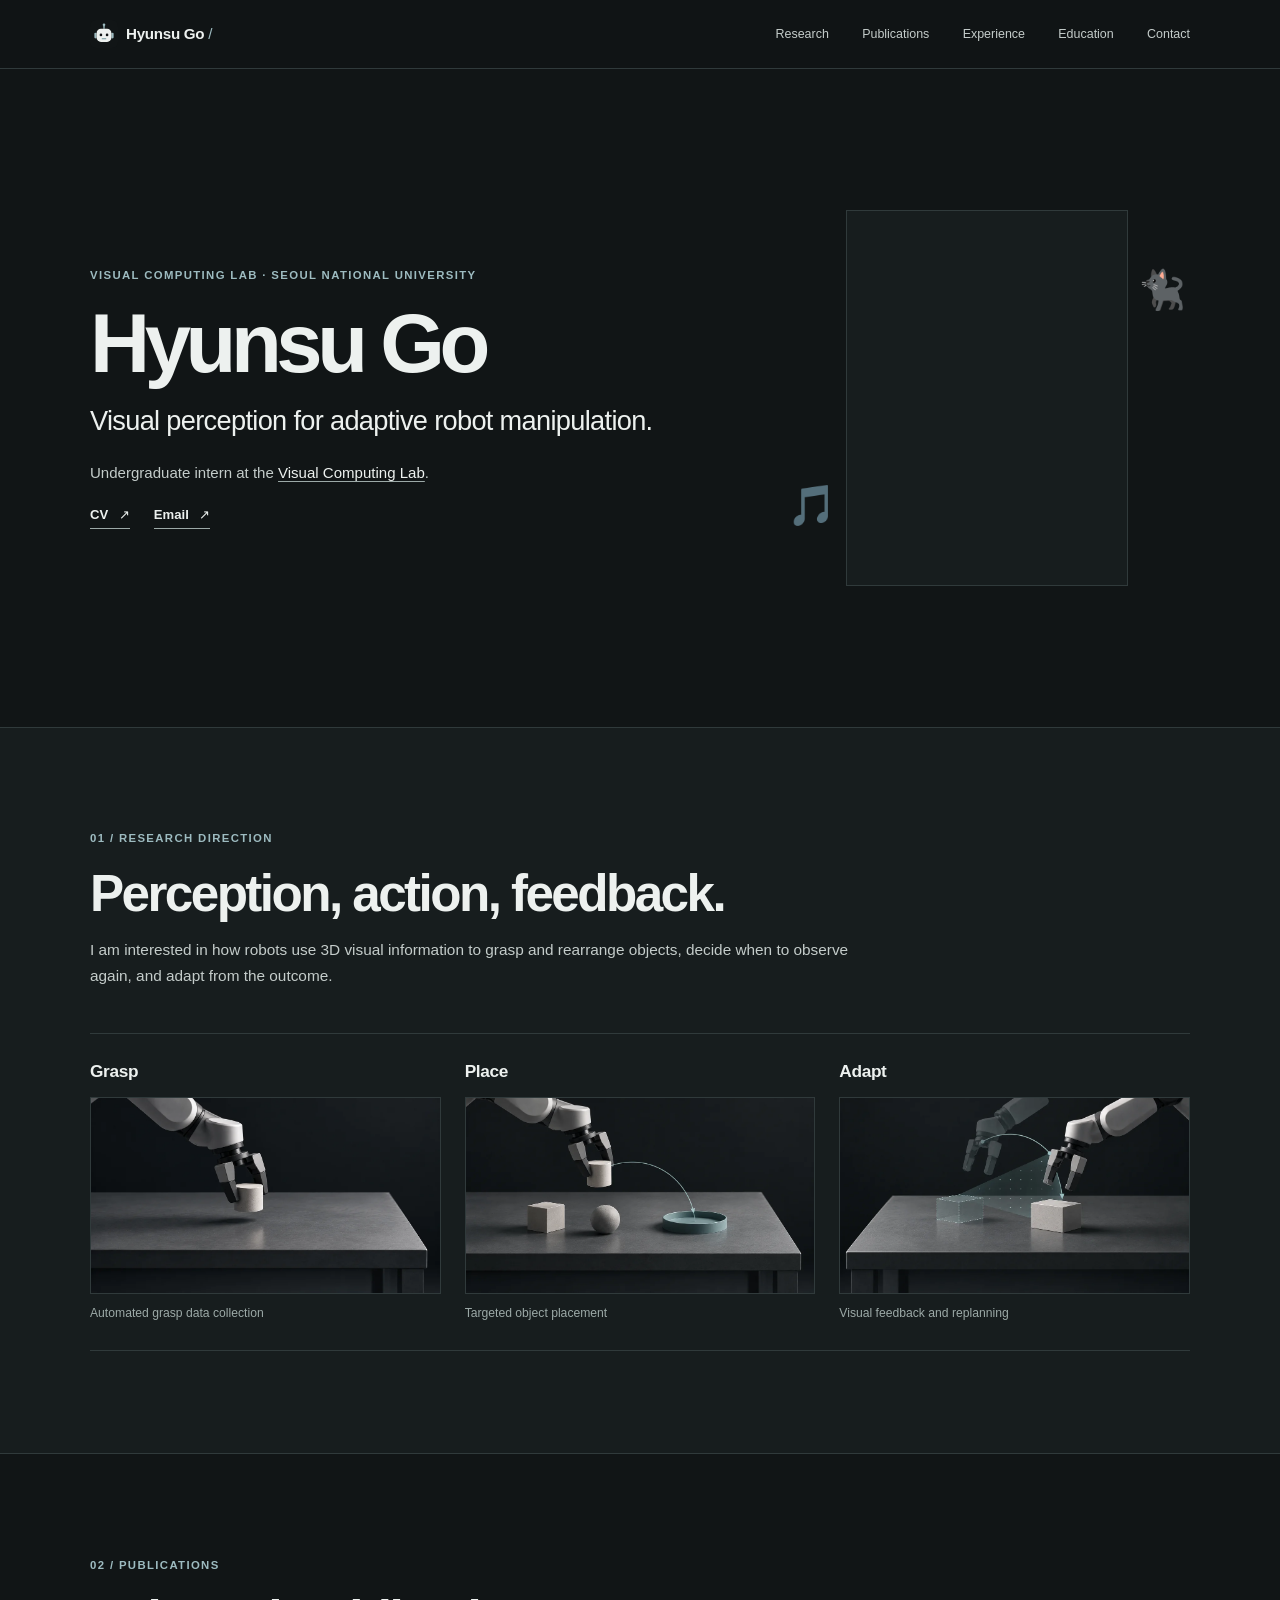
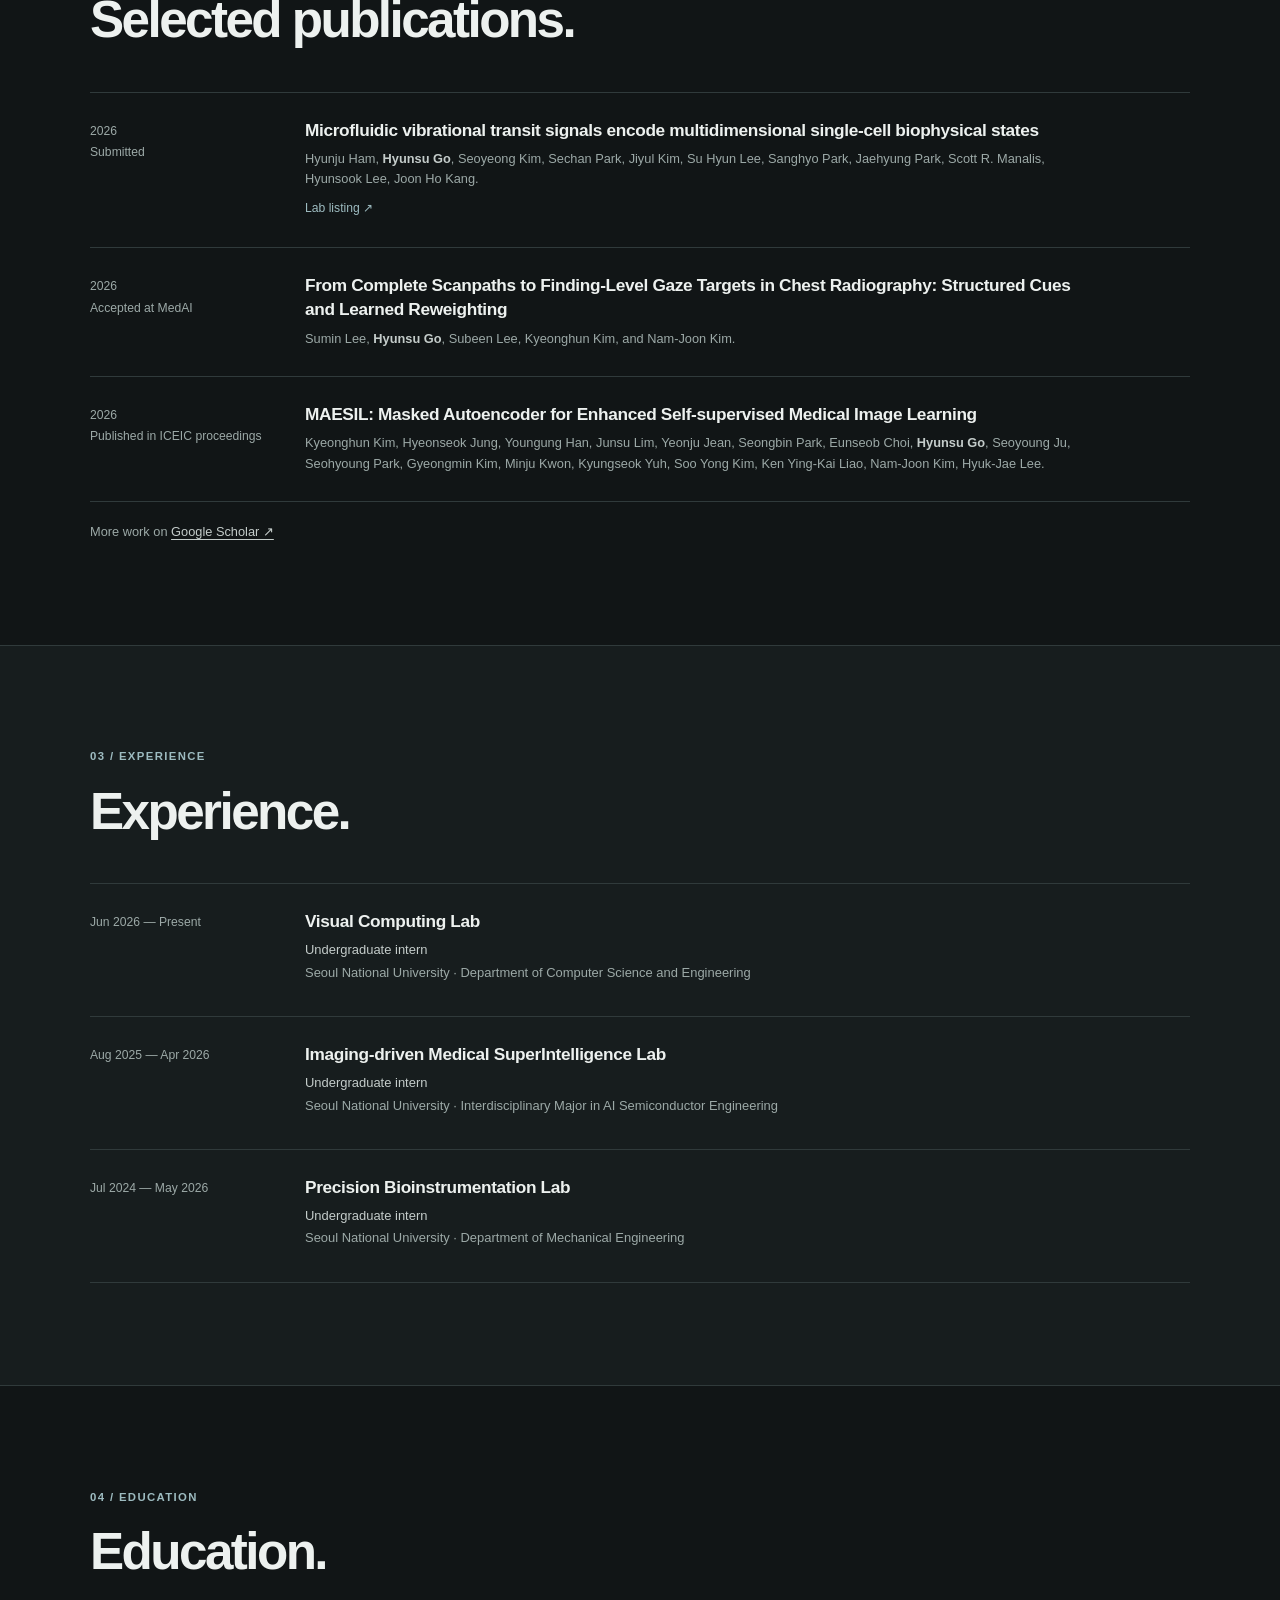
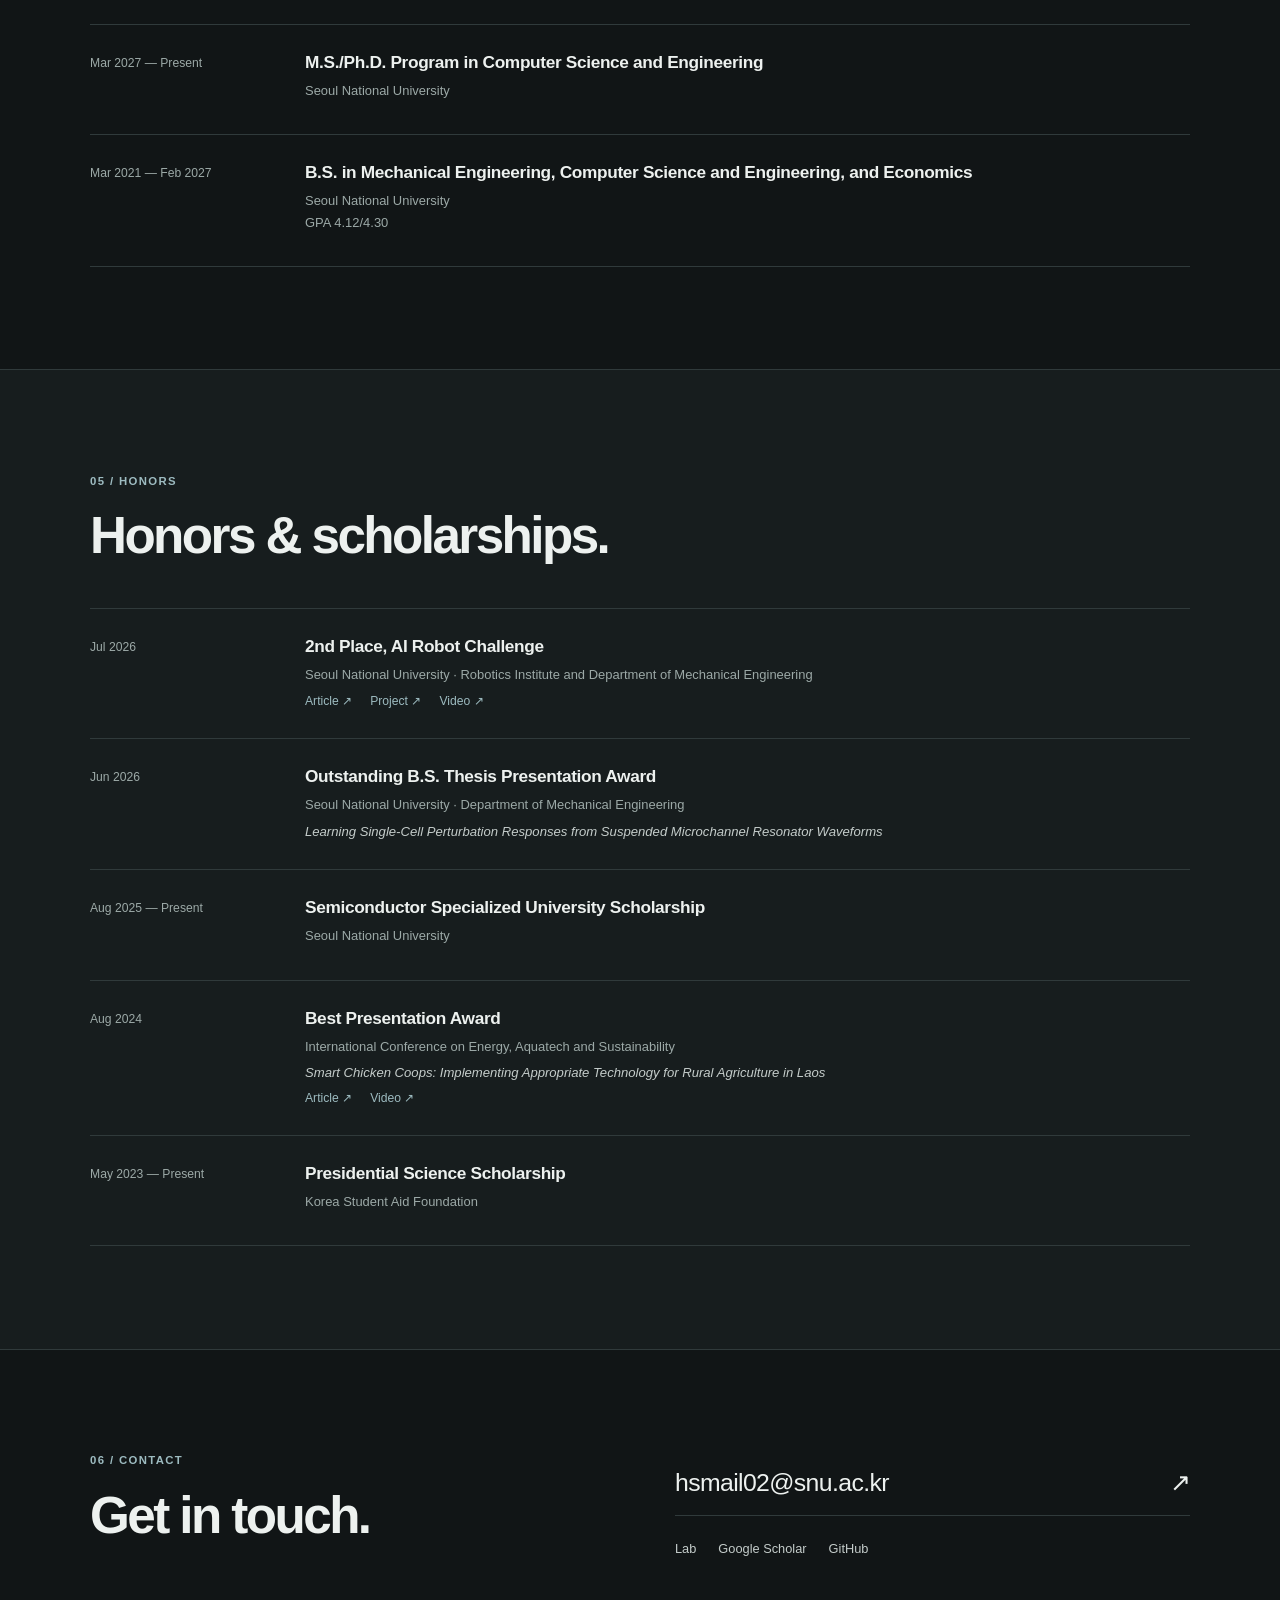
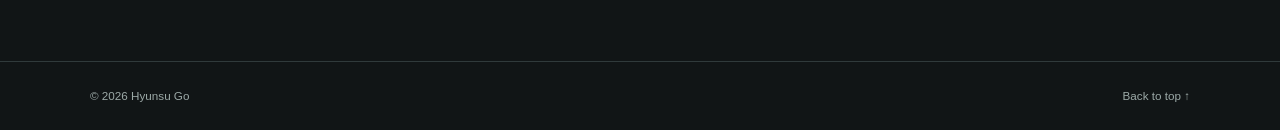
==== commit 2d8e65cd: "Add floating personal links to portrait space" ====
--- a/index.html
+++ b/index.html
@@ -12,7 +12,7 @@
     <meta property="og:image" content="https://gohyunsu.github.io/assets/img/research-place.webp" />
     <title>Hyunsu Go — Visual Computing & Robotics</title>
     <link rel="icon" type="image/svg+xml" href="assets/img/favicon.svg?v=20261020-1" />
-    <link rel="stylesheet" href="assets/css/site.css?v=20261020-18" />
+    <link rel="stylesheet" href="assets/css/site.css?v=20261021-1" />
     <script src="assets/js/site.js?v=20261020-2" defer></script>
   </head>
   <body>
@@ -42,6 +42,17 @@
             <a href="mailto:hsmail02@snu.ac.kr">Email <span aria-hidden="true">↗</span></a>
           </div>
         </div>
+        <div class="hero-visual">
+          <div class="portrait-space" aria-hidden="true"></div>
+          <nav class="hero-orbits" aria-label="Other projects and interests">
+            <a class="orbit-link orbit-link--riku" href="https://gohyunsu.github.io/riku/" aria-label="RIKU research team">
+              <span class="orbit-icon" aria-hidden="true">🐈‍⬛</span>
+            </a>
+            <a class="orbit-link orbit-link--instru" href="https://gohyunsu.github.io/instru/" aria-label="Instru music club">
+              <span class="orbit-icon" aria-hidden="true">🎵</span>
+            </a>
+          </nav>
+        </div>
       </section>
 
       <section class="section research-section" id="research" aria-labelledby="research-title">
--- a/assets/css/site.css
+++ b/assets/css/site.css
@@ -46,8 +46,18 @@
 .site-nav a { color: var(--ink-soft); font-size: .78rem; text-decoration: none; transition: color .2s ease; }
 .site-nav a:hover, .site-nav a:focus-visible { color: var(--ink); }
 
-.hero { padding-block: clamp(88px, 10vw, 124px); }
+.hero { display: grid; grid-template-columns: minmax(0, 1.55fr) minmax(300px, 1fr); align-items: center; gap: clamp(35px, 5vw, 70px); padding-block: clamp(88px, 10vw, 124px); }
 .hero-copy { max-width: 660px; }
+.hero-visual { position: relative; display: grid; place-items: center; min-height: 410px; }
+.portrait-space { width: min(calc(100% - 66px), 282px); aspect-ratio: 3 / 4; border: 1px solid var(--line); background: var(--surface); }
+.hero-orbits { position: absolute; inset: 0; pointer-events: none; }
+.orbit-link { position: absolute; display: grid; place-items: center; width: 56px; height: 56px; text-decoration: none; pointer-events: auto; animation: orbit-float 7s ease-in-out infinite; transition: filter .2s ease; }
+.orbit-link:hover, .orbit-link:focus-visible { filter: brightness(1.2); animation-play-state: paused; }
+.orbit-link--riku { top: 17%; right: 0; }
+.orbit-link--instru { bottom: 17%; left: 0; animation-delay: -3.5s; }
+.orbit-icon { display: inline-grid; place-items: center; font-size: 2.4rem; line-height: 1; }
+.orbit-link--instru .orbit-icon { font-size: 2.5rem; }
+@keyframes orbit-float { 0%, 100% { transform: translateY(0); } 50% { transform: translateY(-7px); } }
 .eyebrow, .section-label { color: var(--accent); font-size: .71rem; font-weight: 650; letter-spacing: .12em; line-height: 1.55; text-transform: uppercase; }
 .eyebrow { margin-bottom: 18px; }
 .hero h1 { margin: 0 0 15px; font-size: clamp(3.75rem, 6.5vw, 5.55rem); font-weight: 650; letter-spacing: -.065em; line-height: 1.02; }
@@ -116,6 +126,9 @@
 .footer-inner a:hover { color: var(--ink); }
 
 @media (max-width: 850px) {
+  .hero { grid-template-columns: minmax(0, 1fr) minmax(255px, .8fr); gap: 24px; }
+  .hero-visual { min-height: 360px; }
+  .portrait-space { width: min(calc(100% - 56px), 235px); }
   .hero h1 { font-size: clamp(3.5rem, 7vw, 4.6rem); }
   .contact-grid { gap: 38px; }
 }
@@ -123,9 +136,11 @@
   .shell { width: min(calc(100% - 38px), var(--content)); }
   .header-inner { display: block; min-height: 0; padding-block: 14px 13px; }
   .wordmark { display: flex; width: fit-content; margin-bottom: 11px; }
-  .site-nav { justify-content: space-between; gap: 12px; }
+  .site-nav { justify-content: flex-start; flex-wrap: wrap; gap: 5px 18px; }
   .site-nav a { font-size: .73rem; }
-  .hero { padding-block: 60px 74px; }
+  .hero { grid-template-columns: 1fr; gap: 30px; padding-block: 60px 74px; }
+  .hero-visual { width: min(100%, 335px); min-height: 330px; margin-inline: auto; }
+  .portrait-space { width: min(calc(100% - 66px), 215px); }
   .hero h1 { font-size: clamp(3.2rem, 10vw, 4.5rem); }
   .hero-lead { font-size: 1.42rem; }
   .section { padding-block: 68px; }
@@ -146,5 +161,6 @@
 }
 @media (prefers-reduced-motion: reduce) {
   html { scroll-behavior: auto; }
-  .site-nav a, .research-video-link { transition: none; }
+  .site-nav a, .research-video-link, .orbit-link { transition: none; }
+  .orbit-link { animation: none; }
 }
